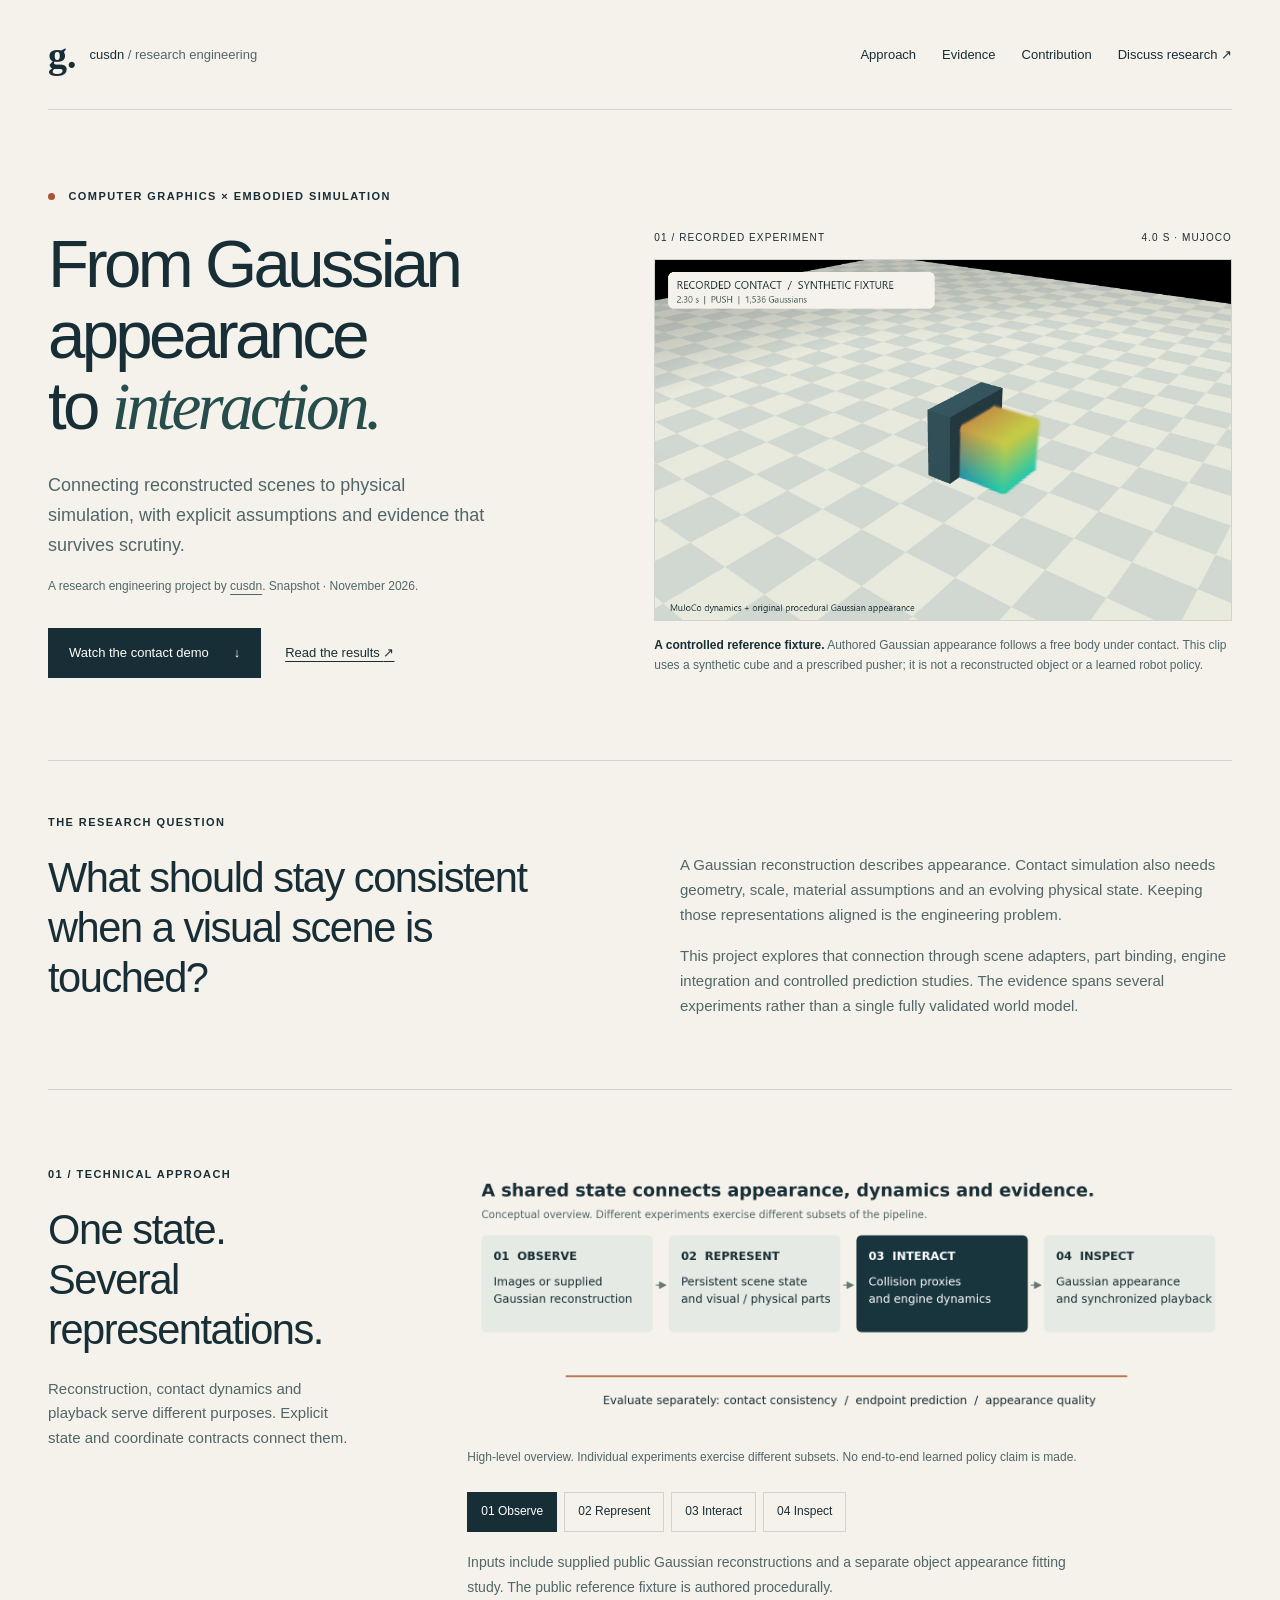
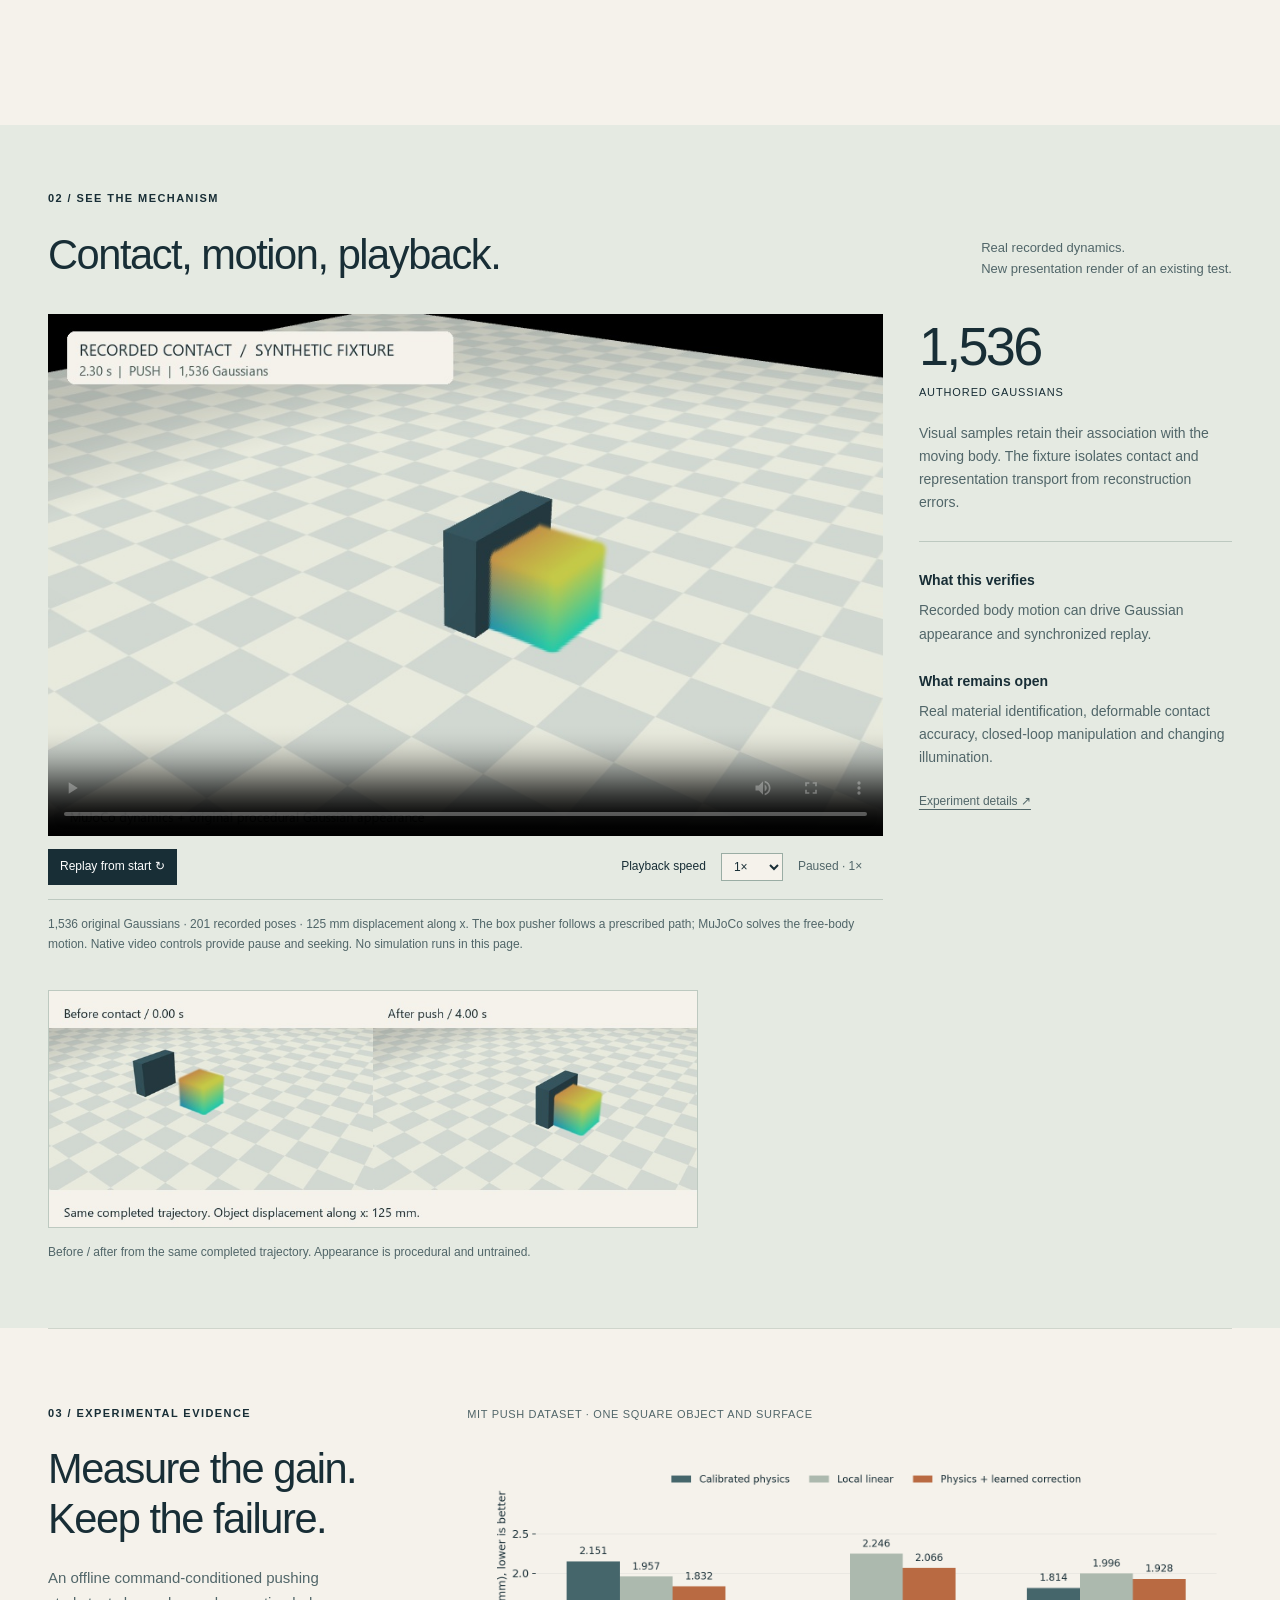
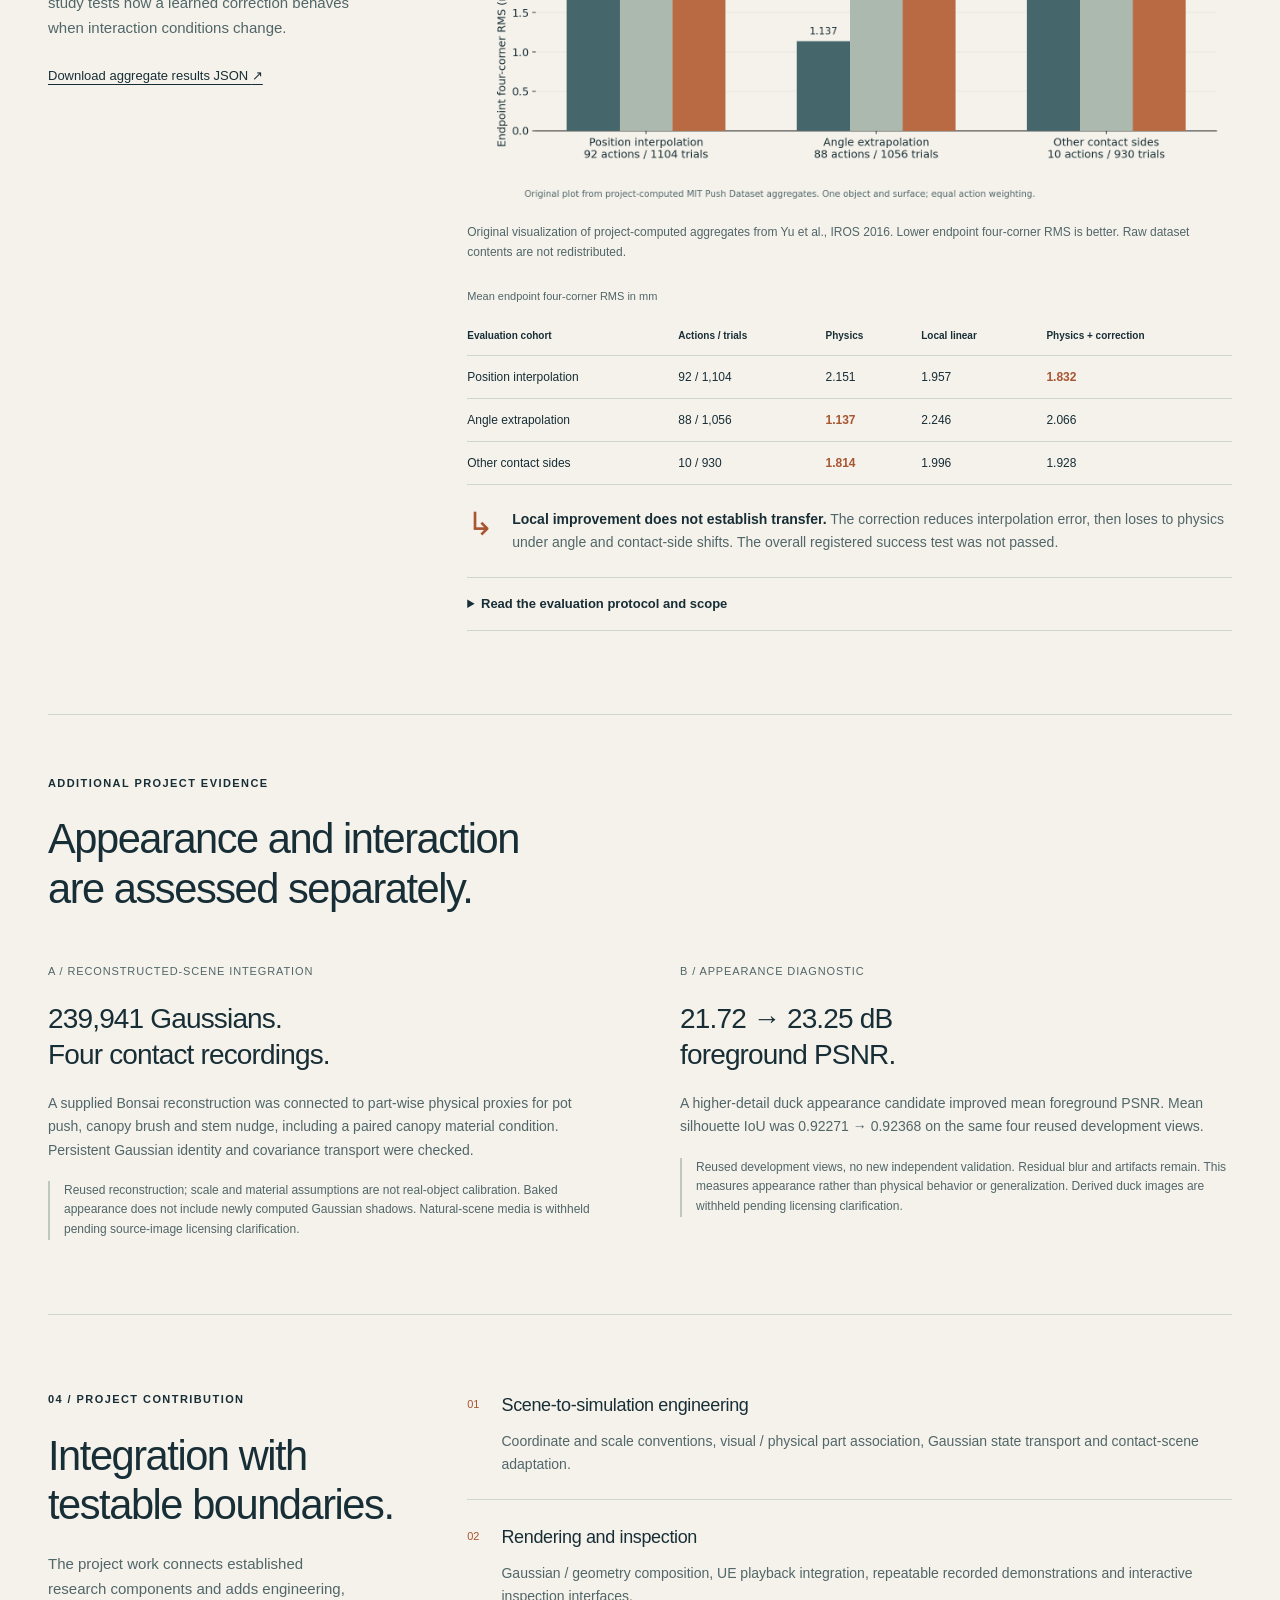
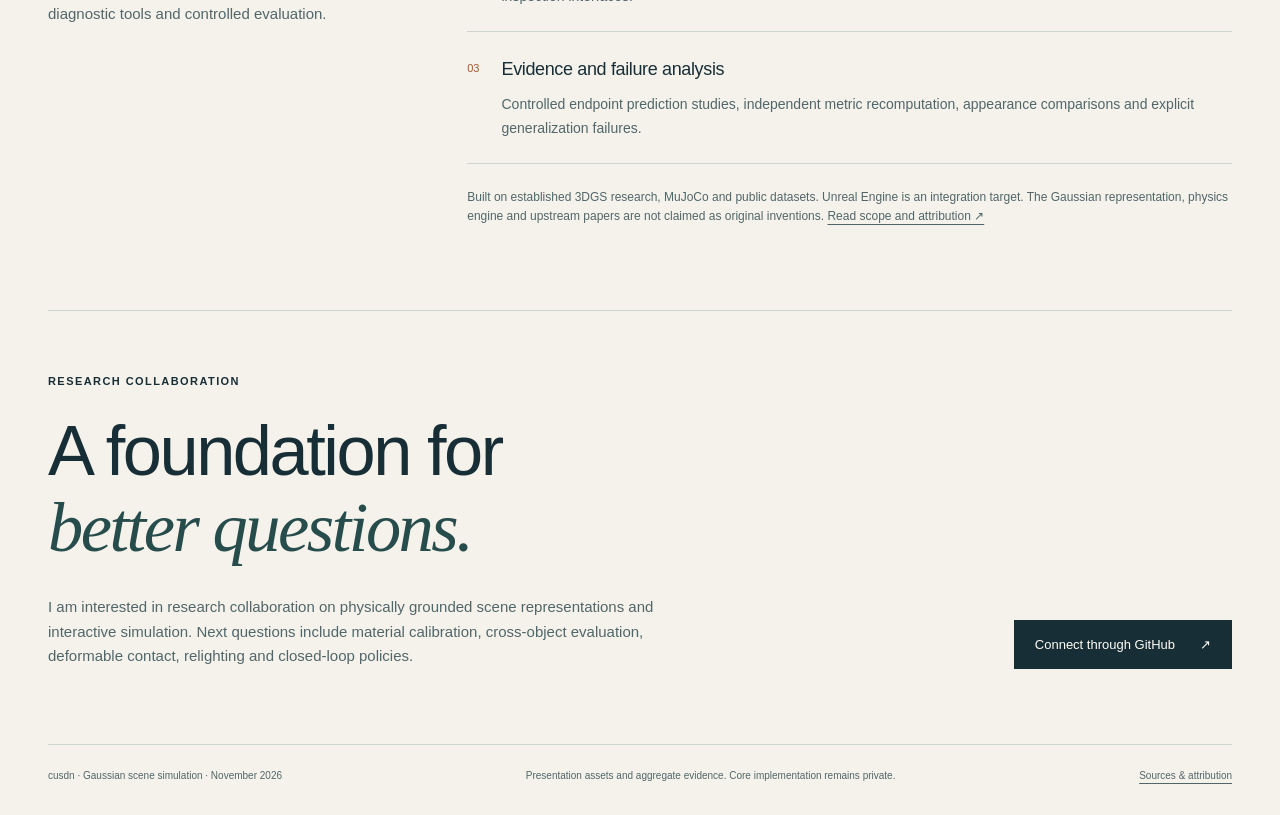
==== site/index.html @ 9a8ebe92 "Publish the 20 approved presentation files" ====
<!doctype html>
<html lang="en">
<head>
  <meta charset="utf-8">
  <meta name="viewport" content="width=device-width, initial-scale=1">
  <meta name="description" content="A research engineering showcase connecting Gaussian scene appearance, contact simulation, and controlled evaluation. Includes actual recorded synthetic contact and measured limitations.">
  <meta name="color-scheme" content="light">
  <title>Gaussian scene simulation — research showcase</title>
  <link rel="icon" href="data:,">
  <link rel="stylesheet" href="assets/site.css">
  <script src="assets/site.js" defer></script>
</head>
<body>
<a class="skip" href="#main">Skip to content</a>
<header class="masthead wrap">
  <a class="wordmark" href="#top" aria-label="Gaussian scene simulation home"><span class="mark" aria-hidden="true">g.</span><span>cusdn <span class="muted">/ research engineering</span></span></a>
  <nav aria-label="Main navigation"><a href="#approach">Approach</a><a href="#evidence">Evidence</a><a href="#contribution">Contribution</a><a href="#contact">Discuss research <span aria-hidden="true">↗</span></a></nav>
</header>
<main id="main">
<section class="hero wrap" id="top" aria-labelledby="title">
  <div class="hero-copy">
    <p class="eyebrow"><span class="dot" aria-hidden="true"></span> Computer graphics × embodied simulation</p>
    <h1 id="title">From Gaussian<br>appearance<br>to <em>interaction.</em></h1>
    <p class="lead">Connecting reconstructed scenes to physical simulation, with explicit assumptions and evidence that survives scrutiny.</p>
    <p class="hero-note">A research engineering project by <a href="https://github.com/cusdn">cusdn</a>. Snapshot · November 2026.</p>
    <div class="actions"><a class="button" href="#demo">Watch the contact demo <span aria-hidden="true">↓</span></a><a class="text-link" href="#evidence">Read the results <span aria-hidden="true">↗</span></a></div>
  </div>
  <figure class="hero-figure">
    <div class="figure-top"><span>01 / Recorded experiment</span><span>4.0 s · MuJoCo</span></div>
    <img src="assets/reference-push.jpg" width="960" height="600" alt="Recorded contact frame: a dark box pusher contacts an original multicolor Gaussian cube on a procedural checker floor.">
    <figcaption><strong>A controlled reference fixture.</strong> Authored Gaussian appearance follows a free body under contact. This clip uses a synthetic cube and a prescribed pusher; it is not a reconstructed object or a learned robot policy.</figcaption>
  </figure>
</section>

<section class="research-question wrap" aria-labelledby="question">
  <p class="eyebrow">The research question</p>
  <h2 id="question">What should stay consistent<br>when a visual scene is touched?</h2>
  <div class="question-copy"><p>A Gaussian reconstruction describes appearance. Contact simulation also needs geometry, scale, material assumptions and an evolving physical state. Keeping those representations aligned is the engineering problem.</p><p>This project explores that connection through scene adapters, part binding, engine integration and controlled prediction studies. The evidence spans several experiments rather than a single fully validated world model.</p></div>
</section>

<section class="section wrap" id="approach" aria-labelledby="approach-title">
  <div class="section-intro"><p class="eyebrow">01 / Technical approach</p><h2 id="approach-title">One state.<br>Several representations.</h2><p>Reconstruction, contact dynamics and playback serve different purposes. Explicit state and coordinate contracts connect them.</p></div>
  <div class="architecture"><img src="assets/architecture.png" width="1645" height="573" loading="lazy" alt="Conceptual pipeline: images or a supplied Gaussian reconstruction, persistent scene and part representation, physical collision proxies and dynamics, synchronized Gaussian rendering. Contact, endpoint prediction and appearance are evaluated separately.">
    <p class="caption">High-level overview. Individual experiments exercise different subsets. No end-to-end learned policy claim is made.</p>
    <div class="stage-buttons" role="group" aria-label="Explore pipeline stages"><button type="button" data-stage="0" aria-pressed="true">01 Observe</button><button type="button" data-stage="1" aria-pressed="false">02 Represent</button><button type="button" data-stage="2" aria-pressed="false">03 Interact</button><button type="button" data-stage="3" aria-pressed="false">04 Inspect</button></div>
    <p class="stage-detail" id="stage-detail" aria-live="polite">Inputs include supplied public Gaussian reconstructions and a separate object appearance fitting study. The public reference fixture is authored procedurally.</p>
  </div>
</section>

<section class="demo-band" id="demo" aria-labelledby="demo-title"><div class="wrap">
  <div class="demo-heading"><div><p class="eyebrow">02 / See the mechanism</p><h2 id="demo-title">Contact, motion, playback.</h2></div><p>Real recorded dynamics.<br>New presentation render of an existing test.</p></div>
  <div class="demo-layout">
    <div class="player"><video id="contact-video" controls playsinline preload="metadata" poster="assets/reference-push.jpg" aria-label="Four-second recorded synthetic Gaussian contact experiment" aria-describedby="clip-description"><source src="assets/reference-push.mp4" type="video/mp4">Your browser cannot play this video. <a href="assets/reference-push.mp4">Download the recorded clip</a>.</video>
      <div class="video-tools"><button type="button" id="replay">Replay from start <span aria-hidden="true">↻</span></button><label for="speed">Playback speed</label><select id="speed"><option value="0.5">0.5×</option><option value="1" selected>1×</option><option value="2">2×</option></select><span id="playback-status" aria-live="polite">Paused · 1×</span></div>
      <p class="caption" id="clip-description">1,536 original Gaussians · 201 recorded poses · 125 mm displacement along x. The box pusher follows a prescribed path; MuJoCo solves the free-body motion. Native video controls provide pause and seeking. No simulation runs in this page.</p>
    </div>
    <aside class="demo-aside"><span class="big-number">1,536<span>authored Gaussians</span></span><p>Visual samples retain their association with the moving body. The fixture isolates contact and representation transport from reconstruction errors.</p><hr><h3>What this verifies</h3><p>Recorded body motion can drive Gaussian appearance and synchronized replay.</p><h3>What remains open</h3><p>Real material identification, deformable contact accuracy, closed-loop manipulation and changing illumination.</p><a href="notes.html#results">Experiment details <span aria-hidden="true">↗</span></a></aside>
  </div>
  <figure class="comparison"><img src="assets/reference-comparison.jpg" width="960" height="350" loading="lazy" alt="Two genuine recorded frames show the cube before contact and after a 125 mm push along x."><figcaption>Before / after from the same completed trajectory. Appearance is procedural and untrained.</figcaption></figure>
</div></section>

<section class="section wrap" id="evidence" aria-labelledby="evidence-title">
  <div class="section-intro"><p class="eyebrow">03 / Experimental evidence</p><h2 id="evidence-title">Measure the gain.<br>Keep the failure.</h2><p>An offline command-conditioned pushing study tests how a learned correction behaves when interaction conditions change.</p><a class="text-link" href="data/results.json">Download aggregate results JSON <span aria-hidden="true">↗</span></a></div>
  <div class="evidence-content">
    <p class="evidence-label">MIT Push Dataset · one square object and surface</p>
    <figure><img src="assets/results.png" width="1782" height="858" loading="lazy" alt="Endpoint error chart: learned correction improves interpolation to 1.832 mm from 2.151 mm, but is worse than calibrated physics for angle extrapolation and other contact sides."><figcaption>Original visualization of project-computed aggregates from Yu et al., IROS 2016. Lower endpoint four-corner RMS is better. Raw dataset contents are not redistributed.</figcaption></figure>
    <div class="table-scroll" tabindex="0" role="region" aria-label="Endpoint forecast error table, millimeters"><table><caption>Mean endpoint four-corner RMS in mm</caption><thead><tr><th scope="col">Evaluation cohort</th><th scope="col">Actions / trials</th><th scope="col">Physics</th><th scope="col">Local linear</th><th scope="col">Physics + correction</th></tr></thead><tbody>
      <tr><th scope="row">Position interpolation</th><td>92 / 1,104</td><td>2.151</td><td>1.957</td><td><strong>1.832</strong></td></tr>
      <tr><th scope="row">Angle extrapolation</th><td>88 / 1,056</td><td><strong>1.137</strong></td><td>2.246</td><td>2.066</td></tr>
      <tr><th scope="row">Other contact sides</th><td>10 / 930</td><td><strong>1.814</strong></td><td>1.996</td><td>1.928</td></tr>
    </tbody></table></div>
    <div class="finding"><span aria-hidden="true">↳</span><p><strong>Local improvement does not establish transfer.</strong> The correction reduces interpolation error, then loses to physics under angle and contact-side shifts. The overall registered success test was not passed.</p></div>
    <details><summary>Read the evaluation protocol and scope</summary><p>Training uses 138 nominal action groups / 1,656 trials. Repetitions of one nominal action stay together in each partition. Predictions use initial state and commanded action; future executed-tip logs are excluded from forecast inputs. Endpoint four-corner RMS is averaged over repetitions, then equally over action groups. Other contact sides use the same object and surface, so this is not a cross-object result. This is offline endpoint forecasting, not an online Gaussian rollout or robot task success rate.</p></details>
  </div>
</section>

<section class="secondary-evidence wrap" aria-labelledby="additional-title"><p class="eyebrow">Additional project evidence</p><h2 id="additional-title">Appearance and interaction<br>are assessed separately.</h2><div class="evidence-pair">
  <article><span class="item-index">A / Reconstructed-scene integration</span><h3>239,941 Gaussians.<br>Four contact recordings.</h3><p>A supplied Bonsai reconstruction was connected to part-wise physical proxies for pot push, canopy brush and stem nudge, including a paired canopy material condition. Persistent Gaussian identity and covariance transport were checked.</p><p class="caveat">Reused reconstruction; scale and material assumptions are not real-object calibration. Baked appearance does not include newly computed Gaussian shadows. Natural-scene media is withheld pending source-image licensing clarification.</p></article>
  <article><span class="item-index">B / Appearance diagnostic</span><h3>21.72 → 23.25 dB<br>foreground PSNR.</h3><p>A higher-detail duck appearance candidate improved mean foreground PSNR. Mean silhouette IoU was 0.92271 → 0.92368 on the same four reused development views.</p><p class="caveat">Reused development views, no new independent validation. Residual blur and artifacts remain. This measures appearance rather than physical behavior or generalization. Derived duck images are withheld pending licensing clarification.</p></article>
</div></section>

<section class="section wrap contributions" id="contribution" aria-labelledby="contribution-title">
  <div class="section-intro"><p class="eyebrow">04 / Project contribution</p><h2 id="contribution-title">Integration with<br>testable boundaries.</h2><p>The project work connects established research components and adds engineering, diagnostic tools and controlled evaluation.</p></div>
  <div class="contribution-list"><article><span>01</span><div><h3>Scene-to-simulation engineering</h3><p>Coordinate and scale conventions, visual / physical part association, Gaussian state transport and contact-scene adaptation.</p></div></article><article><span>02</span><div><h3>Rendering and inspection</h3><p>Gaussian / geometry composition, UE playback integration, repeatable recorded demonstrations and interactive inspection interfaces.</p></div></article><article><span>03</span><div><h3>Evidence and failure analysis</h3><p>Controlled endpoint prediction studies, independent metric recomputation, appearance comparisons and explicit generalization failures.</p></div></article><p class="upstream">Built on established 3DGS research, MuJoCo and public datasets. Unreal Engine is an integration target. The Gaussian representation, physics engine and upstream papers are not claimed as original inventions. <a href="notes.html#contributions">Read scope and attribution ↗</a></p></div>
</section>

<section class="outlook wrap" id="contact" aria-labelledby="contact-title"><p class="eyebrow">Research collaboration</p><h2 id="contact-title">A foundation for<br><em>better questions.</em></h2><div class="outlook-bottom"><p>I am interested in research collaboration on physically grounded scene representations and interactive simulation. Next questions include material calibration, cross-object evaluation, deformable contact, relighting and closed-loop policies.</p><a class="button" href="https://github.com/cusdn">Connect through GitHub <span aria-hidden="true">↗</span></a></div></section>
</main>
<footer class="wrap"><p>cusdn · Gaussian scene simulation · November 2026</p><p>Presentation assets and aggregate evidence. Core implementation remains private.</p><a href="notes.html#sources">Sources & attribution</a></footer>
</body>
</html>
---- site/assets/site.css ----
@charset "UTF-8";
:root{--paper:#f5f2eb;--ink:#182e36;--muted:#516669;--line:#cfd5cc;--accent:#a85532;--green:#264c4b;--white:#fffdf7;--max:1220px}*{box-sizing:border-box}html{scroll-behavior:smooth;scroll-padding-top:30px}body{margin:0;background:var(--paper);color:var(--ink);font-family:"Segoe UI",Arial,sans-serif;font-size:16px;line-height:1.65}a{color:inherit;text-decoration-thickness:1px;text-underline-offset:4px}a:hover{color:var(--accent)}button,select{font:inherit}button,a,select,summary{touch-action:manipulation}a:focus-visible,button:focus-visible,select:focus-visible,summary:focus-visible,video:focus-visible,[tabindex]:focus-visible{outline:3px solid #b45e35;outline-offset:5px}img,video{max-width:100%;height:auto;display:block}figure,p,h1,h2,h3{margin:0}button{cursor:pointer}.wrap{width:min(var(--max),calc(100% - 96px));margin-inline:auto}.muted{color:var(--muted)}.skip{position:absolute;left:20px;top:-100px;background:var(--ink);color:white;padding:12px;z-index:10}.skip:focus{top:10px}.masthead{height:110px;display:flex;justify-content:space-between;align-items:center;border-bottom:1px solid var(--line);gap:25px}.wordmark{display:flex;align-items:center;gap:13px;font-size:13px;text-decoration:none}.mark{font-family:Georgia,serif;font-size:38px;font-weight:bold;line-height:1}.masthead nav{display:flex;gap:26px;font-size:13px}.masthead nav a{text-decoration:none}.hero{display:grid;grid-template-columns:1fr 1.05fr;gap:56px;padding-block:78px 82px;align-items:center}.eyebrow{text-transform:uppercase;letter-spacing:.13em;font-size:11px;font-weight:650;line-height:1.5;margin-bottom:23px}.dot{width:7px;height:7px;border-radius:50%;background:var(--accent);display:inline-block;margin-right:9px}h1{font-size:clamp(45px,5.25vw,77px);font-weight:500;line-height:1.06;letter-spacing:-.055em}h1 em,h2 em{font-family:Georgia,serif;font-weight:400;color:var(--green)}.lead{font-size:18px;line-height:1.65;max-width:445px;margin-top:29px;color:var(--muted)}.hero-note{font-size:12px;color:var(--muted);margin-top:17px}.actions{display:flex;align-items:center;gap:24px;flex-wrap:wrap;margin-top:31px}.button{display:inline-flex;gap:25px;align-items:center;justify-content:space-between;padding:13px 20px;background:var(--ink);color:var(--white);font-size:13px;text-decoration:none;border:1px solid var(--ink)}.button:hover{background:var(--green);color:white}.text-link{font-size:13px}.hero-figure{padding-top:40px}.figure-top{display:flex;justify-content:space-between;font-size:10px;text-transform:uppercase;letter-spacing:.11em;margin-bottom:13px;gap:14px}.hero-figure img{width:100%;border:1px solid var(--line)}figcaption,.caption{font-size:12px;color:var(--muted);line-height:1.65;margin-top:15px}figcaption strong{color:var(--ink);font-weight:600}.research-question{padding-block:53px 70px;border-top:1px solid var(--line);display:grid;grid-template-columns:1fr 1fr;column-gap:80px}.research-question>.eyebrow{grid-column:1/-1}h2{font-size:clamp(30px,3.25vw,45px);font-weight:450;line-height:1.2;letter-spacing:-.035em}.question-copy{font-size:15px;color:var(--muted)}.question-copy p+p{margin-top:17px}.section{padding-block:76px 83px;border-top:1px solid var(--line);display:grid;grid-template-columns:.72fr 1.55fr;gap:64px}.section-intro>p:not(.eyebrow){font-size:15px;color:var(--muted);margin-top:22px;max-width:305px}.section-intro>a{display:inline-block;margin-top:25px}.architecture>img{width:100%}.stage-buttons{display:flex;flex-wrap:wrap;gap:7px;margin-top:25px}.stage-buttons button{background:transparent;border:1px solid var(--line);padding:9px 13px;font-size:12px;color:var(--ink)}.stage-buttons button[aria-pressed=true]{background:var(--ink);border-color:var(--ink);color:white}.stage-detail{margin-top:18px;min-height:92px;font-size:14px;line-height:1.8;color:var(--muted);max-width:620px}.demo-band{background:#e5eae2;padding-block:65px}.demo-heading{display:flex;justify-content:space-between;gap:40px;align-items:flex-end;margin-bottom:34px}.demo-heading>p{font-size:13px;color:var(--muted)}.demo-layout{display:grid;grid-template-columns:2fr .75fr;gap:36px}.player video{width:100%;background:#d4dbd3;aspect-ratio:1.6}.video-tools{display:flex;align-items:center;flex-wrap:wrap;gap:15px;padding-block:14px;border-bottom:1px solid #bdc9c0;font-size:12px}.video-tools button{background:var(--ink);border:0;color:white;padding:8px 12px;font-size:12px}.video-tools label{margin-left:auto}.video-tools select{background:var(--paper);border:1px solid #9aada4;padding:5px 8px;font-size:12px;color:var(--ink)}#playback-status{min-width:85px;color:var(--muted)}.demo-aside{padding-top:3px;font-size:14px;color:var(--muted)}.big-number{display:block;font-size:54px;line-height:1.1;letter-spacing:-.05em;color:var(--ink)}.big-number>span{display:block;font-size:11px;letter-spacing:.08em;text-transform:uppercase;margin-top:10px;margin-bottom:24px}.demo-aside hr{margin:27px 0;border:0;border-top:1px solid #bdc9c0}.demo-aside h3{font-size:14px;letter-spacing:0;margin-bottom:7px;color:var(--ink)}.demo-aside p+h3{margin-top:24px}.demo-aside a{display:inline-block;font-size:12px;margin-top:23px}.comparison{width:min(650px,100%);margin-top:35px}.comparison img{width:100%;border:1px solid #bdc9c0}.evidence-label{font-size:11px;letter-spacing:.06em;text-transform:uppercase;margin-bottom:17px;color:var(--muted)}.evidence-content img{width:100%}.table-scroll{overflow-x:auto;margin-top:25px}table{border-collapse:collapse;width:100%;font-size:12px;text-align:left;line-height:1.5}caption{text-align:left;padding-bottom:12px;color:var(--muted);font-size:11px}th,td{padding:12px 10px;border-bottom:1px solid var(--line);vertical-align:top}thead th{font-size:10px;font-weight:650}tbody th{font-weight:450}th:first-child{padding-left:0}td strong{color:var(--accent)}.finding{display:flex;gap:18px;padding:23px 0;font-size:14px}.finding>span{font-size:32px;color:var(--accent);line-height:1}.finding p{color:var(--muted)}.finding strong{color:var(--ink)}details{border-top:1px solid var(--line);border-bottom:1px solid var(--line);padding:15px 0;font-size:13px}summary{cursor:pointer;font-weight:600}details p{color:var(--muted);margin-top:16px;font-size:13px}.secondary-evidence{border-top:1px solid var(--line);padding-block:60px 74px}.evidence-pair{display:grid;grid-template-columns:1fr 1fr;gap:80px;margin-top:43px}.item-index{font-size:11px;text-transform:uppercase;letter-spacing:.08em;color:var(--muted)}.evidence-pair h3{font-size:28px;letter-spacing:-.03em;font-weight:450;line-height:1.3;margin-top:17px;margin-bottom:19px}.evidence-pair p{color:var(--muted);font-size:14px}.evidence-pair .caveat{font-size:12px;border-left:2px solid #bdc9c0;padding-left:14px;margin-top:19px}.contribution-list article{display:flex;gap:22px;border-bottom:1px solid var(--line);padding:23px 0}.contribution-list article:first-child{padding-top:0}.contribution-list article>span{font-size:11px;color:var(--accent);padding-top:4px}.contribution-list h3{font-size:18px;font-weight:500;letter-spacing:-.02em}.contribution-list article p{font-size:14px;color:var(--muted);margin-top:9px}.upstream{font-size:12px;color:var(--muted);margin-top:24px}.outlook{padding-block:62px 75px;border-top:1px solid var(--line)}.outlook h2{font-size:clamp(45px,5.5vw,76px);line-height:1.08}.outlook-bottom{display:flex;align-items:flex-end;justify-content:space-between;gap:55px;margin-top:30px}.outlook-bottom p{max-width:640px;font-size:15px;color:var(--muted)}.outlook-bottom .button{flex-shrink:0}footer{border-top:1px solid var(--line);padding-block:23px 30px;display:flex;align-items:start;justify-content:space-between;gap:25px;font-size:10px;color:var(--muted)}
@media(min-width:1550px){.hero{gap:80px}}
@media(max-width:1050px){.wrap{width:calc(100% - 56px)}.hero{gap:32px}h1{font-size:57px}.masthead nav{gap:18px}.wordmark .muted{display:none}.section{gap:35px;grid-template-columns:.75fr 1.4fr}.demo-layout{grid-template-columns:1.8fr .8fr;gap:25px}.demo-aside{font-size:13px}.big-number{font-size:43px}.research-question{column-gap:40px}.video-tools label{margin-left:0}}
@media(max-width:760px){.wrap{width:calc(100% - 40px)}.masthead{height:auto;padding-block:22px;flex-wrap:wrap;gap:17px}.masthead nav{gap:21px;flex-wrap:wrap;font-size:12px}.wordmark .muted{display:inline}.hero{grid-template-columns:1fr;padding-block:42px 45px;gap:24px}h1{font-size:clamp(49px,12.5vw,72px)}.hero-figure{padding-top:15px}.hero .eyebrow{font-size:10px}.lead{max-width:520px;font-size:17px}.research-question{grid-template-columns:1fr;row-gap:20px;padding-block:35px 42px}.research-question>.eyebrow{margin-bottom:0}.section{grid-template-columns:1fr;gap:30px;padding-block:43px}.section-intro>p:not(.eyebrow){max-width:550px}.section-intro h2 br{display:none}.eyebrow{margin-bottom:17px}.architecture{min-width:0}.stage-detail{min-height:85px}.demo-band{padding-block:38px}.demo-heading{display:block}.demo-heading>p{margin-top:18px}.demo-layout{grid-template-columns:1fr}.demo-aside{display:grid;grid-template-columns:1fr 1fr;gap:15px 25px}.demo-aside .big-number{grid-row:1/3}.demo-aside hr{display:none}.demo-aside h3{grid-column:1/-1;margin:10px 0 -10px}.demo-aside h3+p{grid-column:1/-1}.demo-aside a{grid-column:1/-1;margin-top:0}.demo-aside p+h3{margin-top:10px}.video-tools{gap:12px}.video-tools label{margin-left:0}.video-tools #playback-status{width:100%}.comparison{margin-top:28px}.evidence-content{min-width:0}.evidence-pair{grid-template-columns:1fr;gap:36px;margin-top:30px}.secondary-evidence{padding-block:40px 43px}.evidence-pair h3{font-size:27px}.outlook{padding-block:42px}.outlook-bottom{display:block;margin-top:25px}.outlook-bottom .button{margin-top:25px}footer{flex-direction:column;gap:9px}.table-scroll{margin-right:-2px}table{min-width:565px}.figure-top{font-size:9px}.actions{gap:20px}}
@media(prefers-reduced-motion:reduce){html{scroll-behavior:auto}}
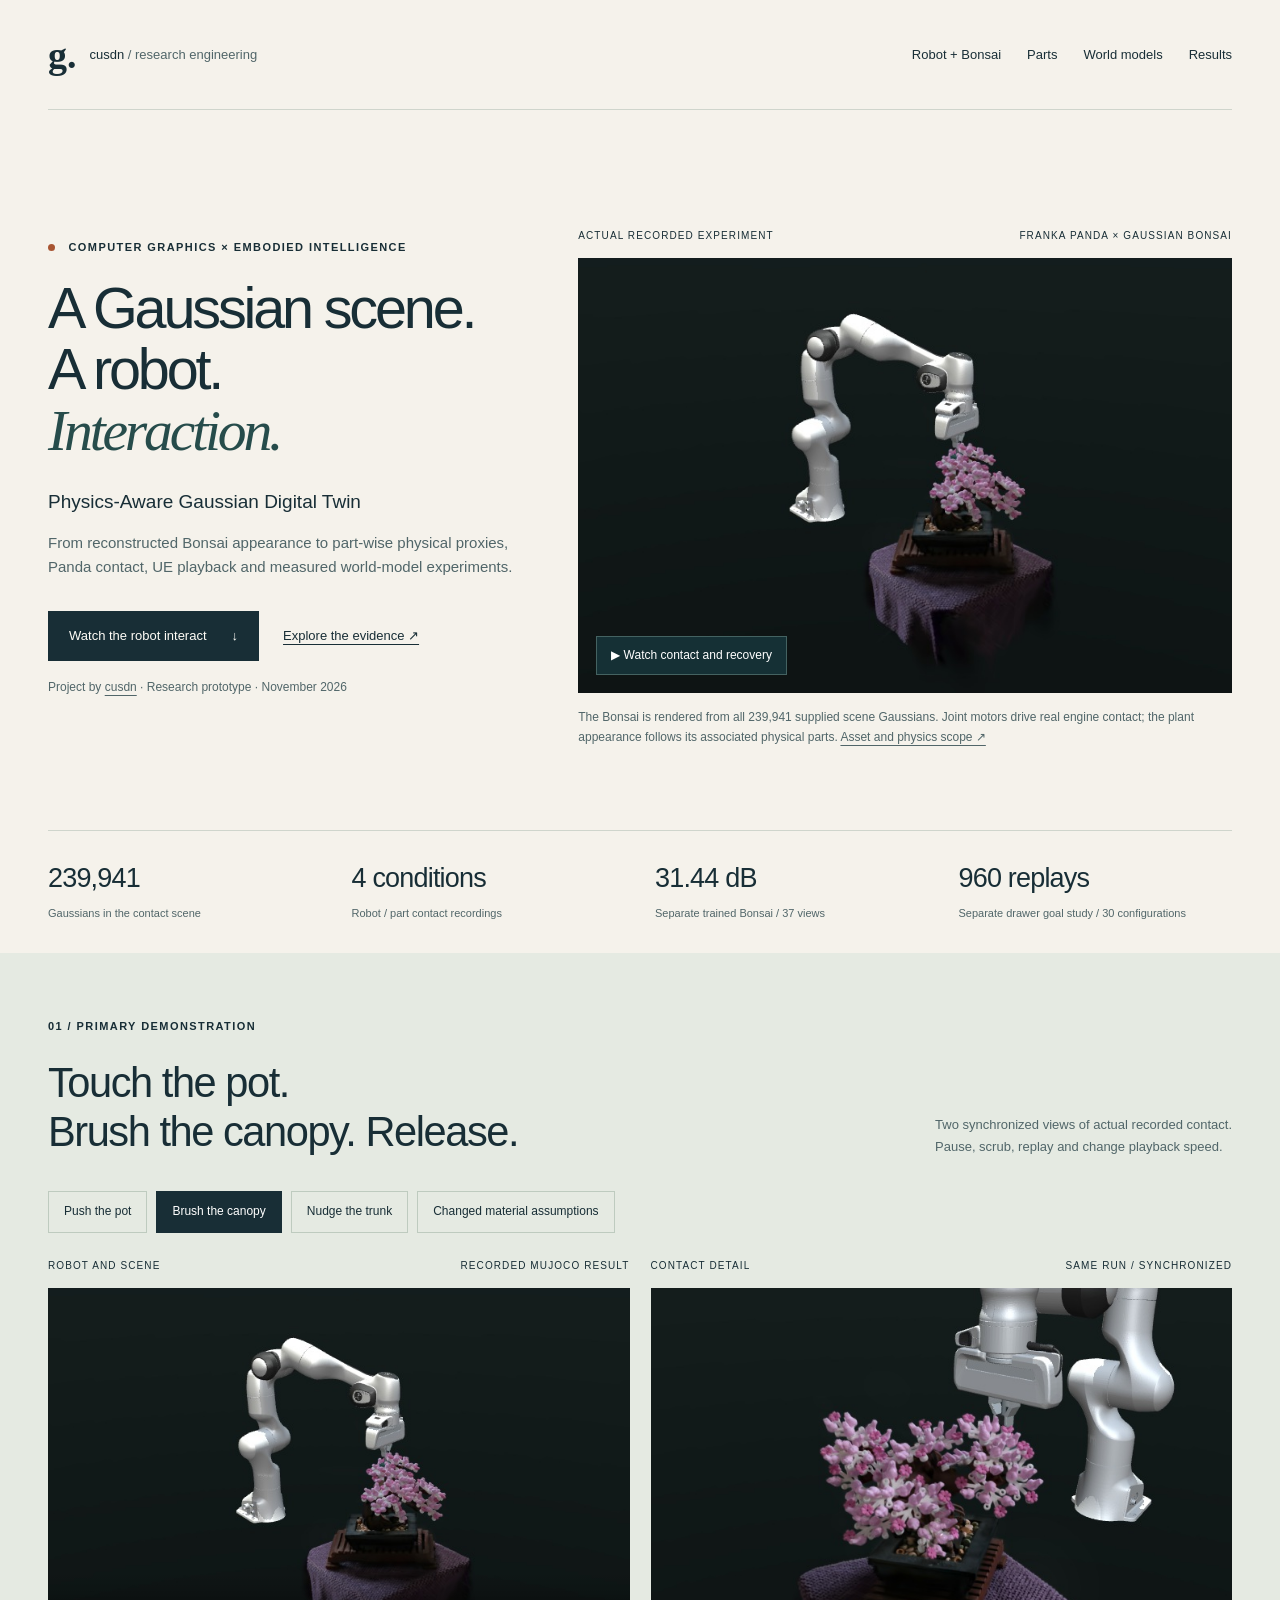
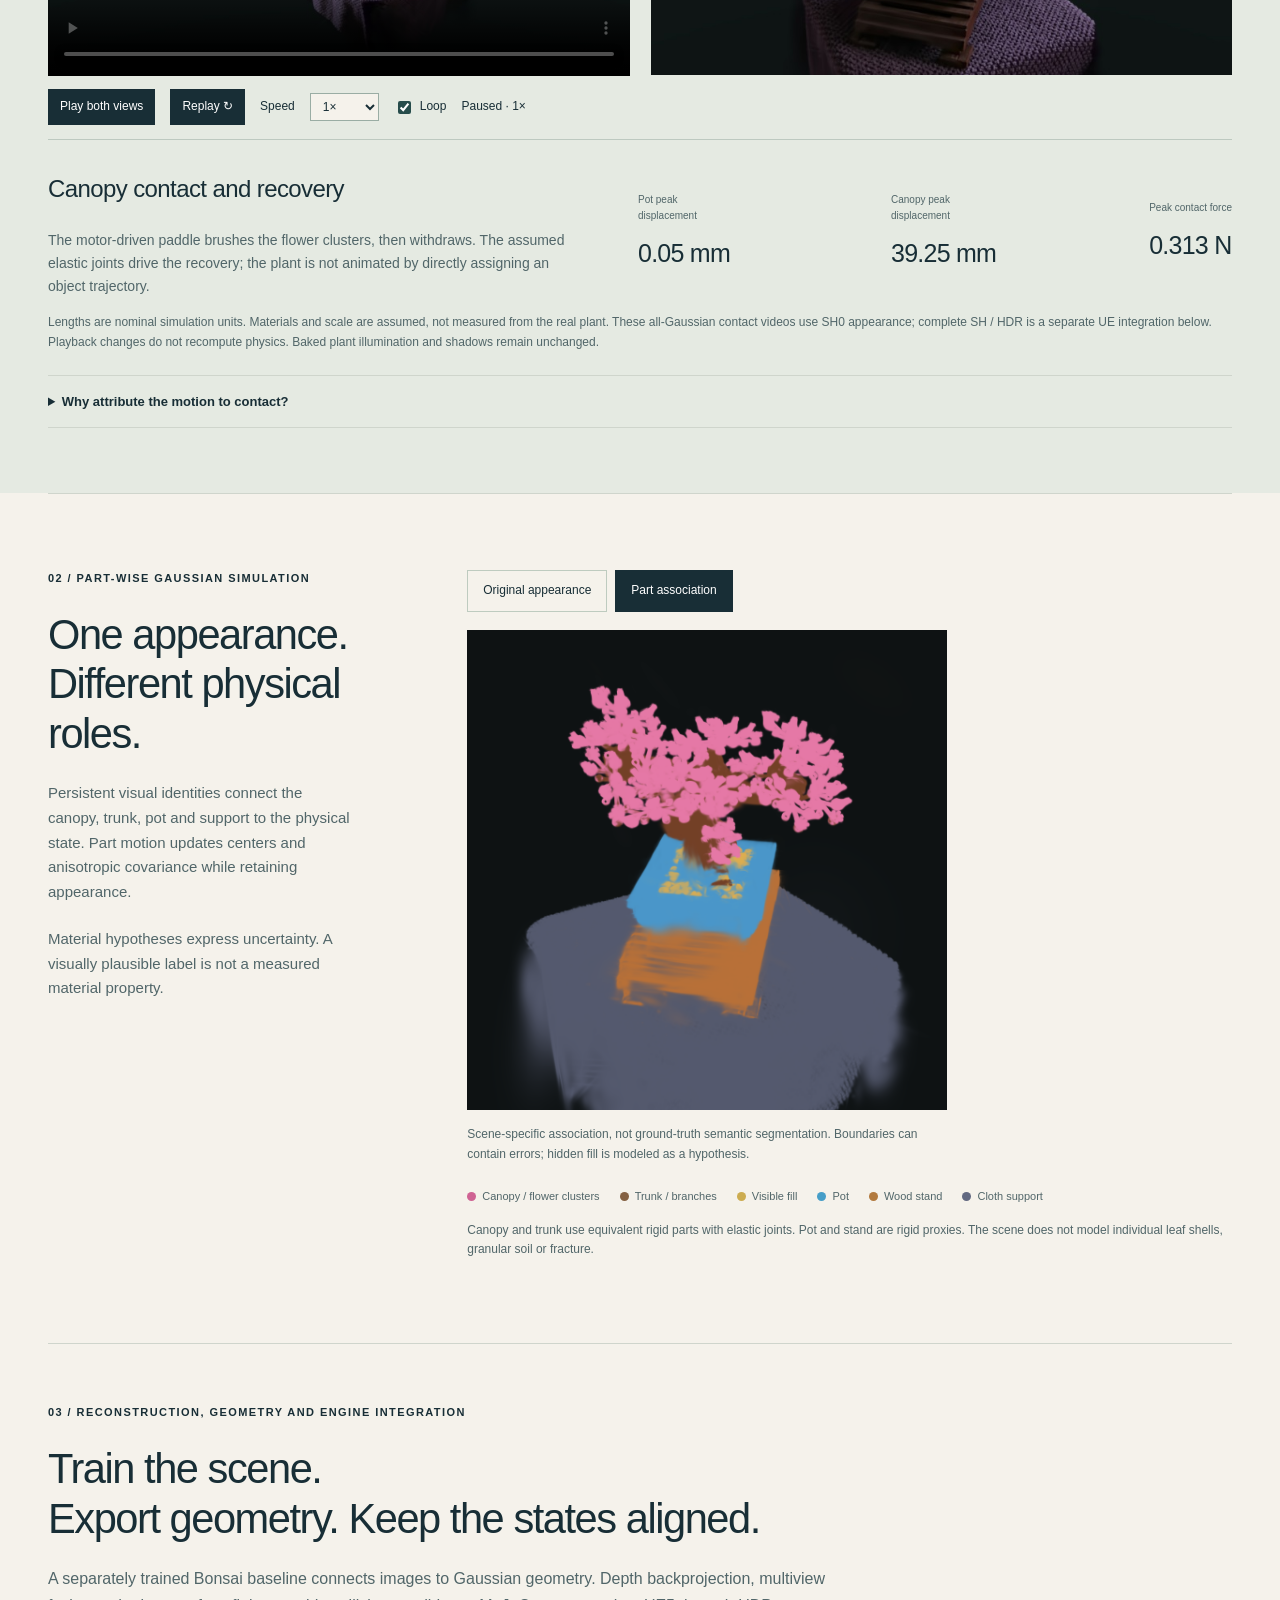
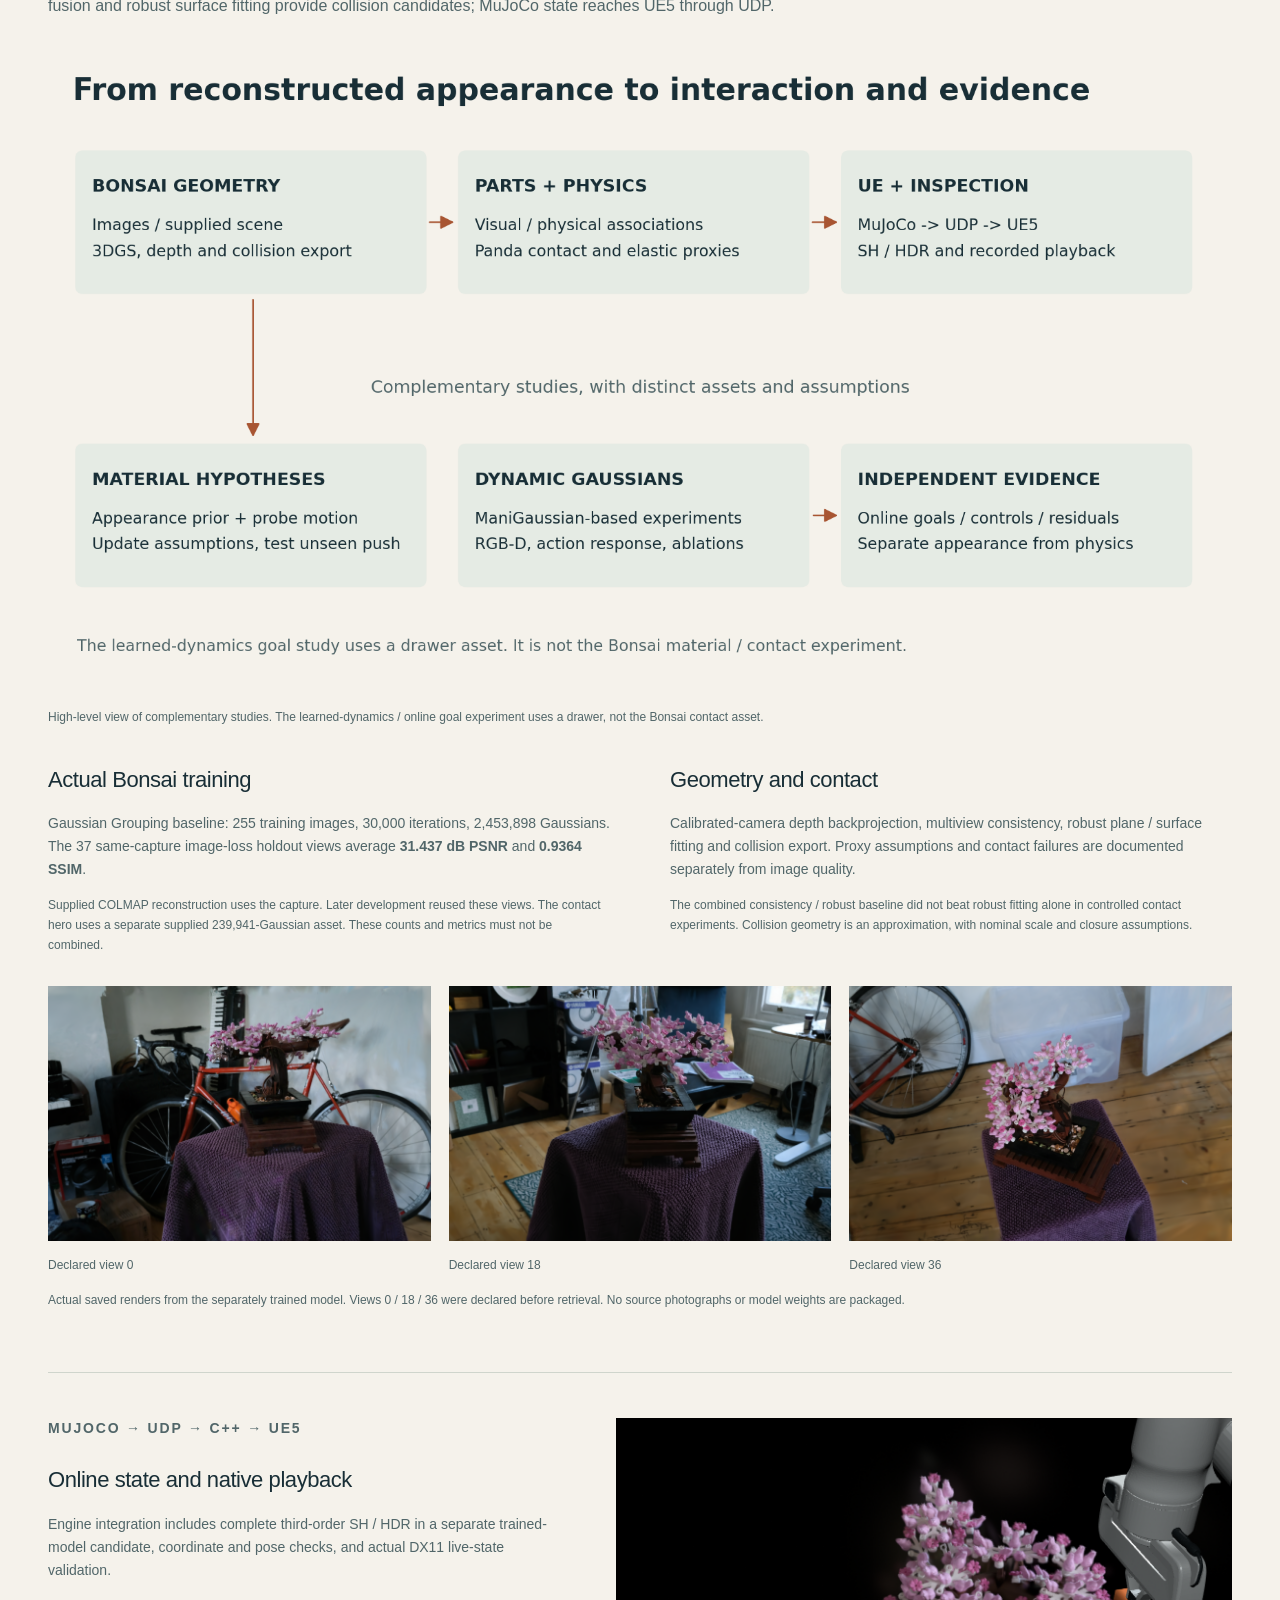
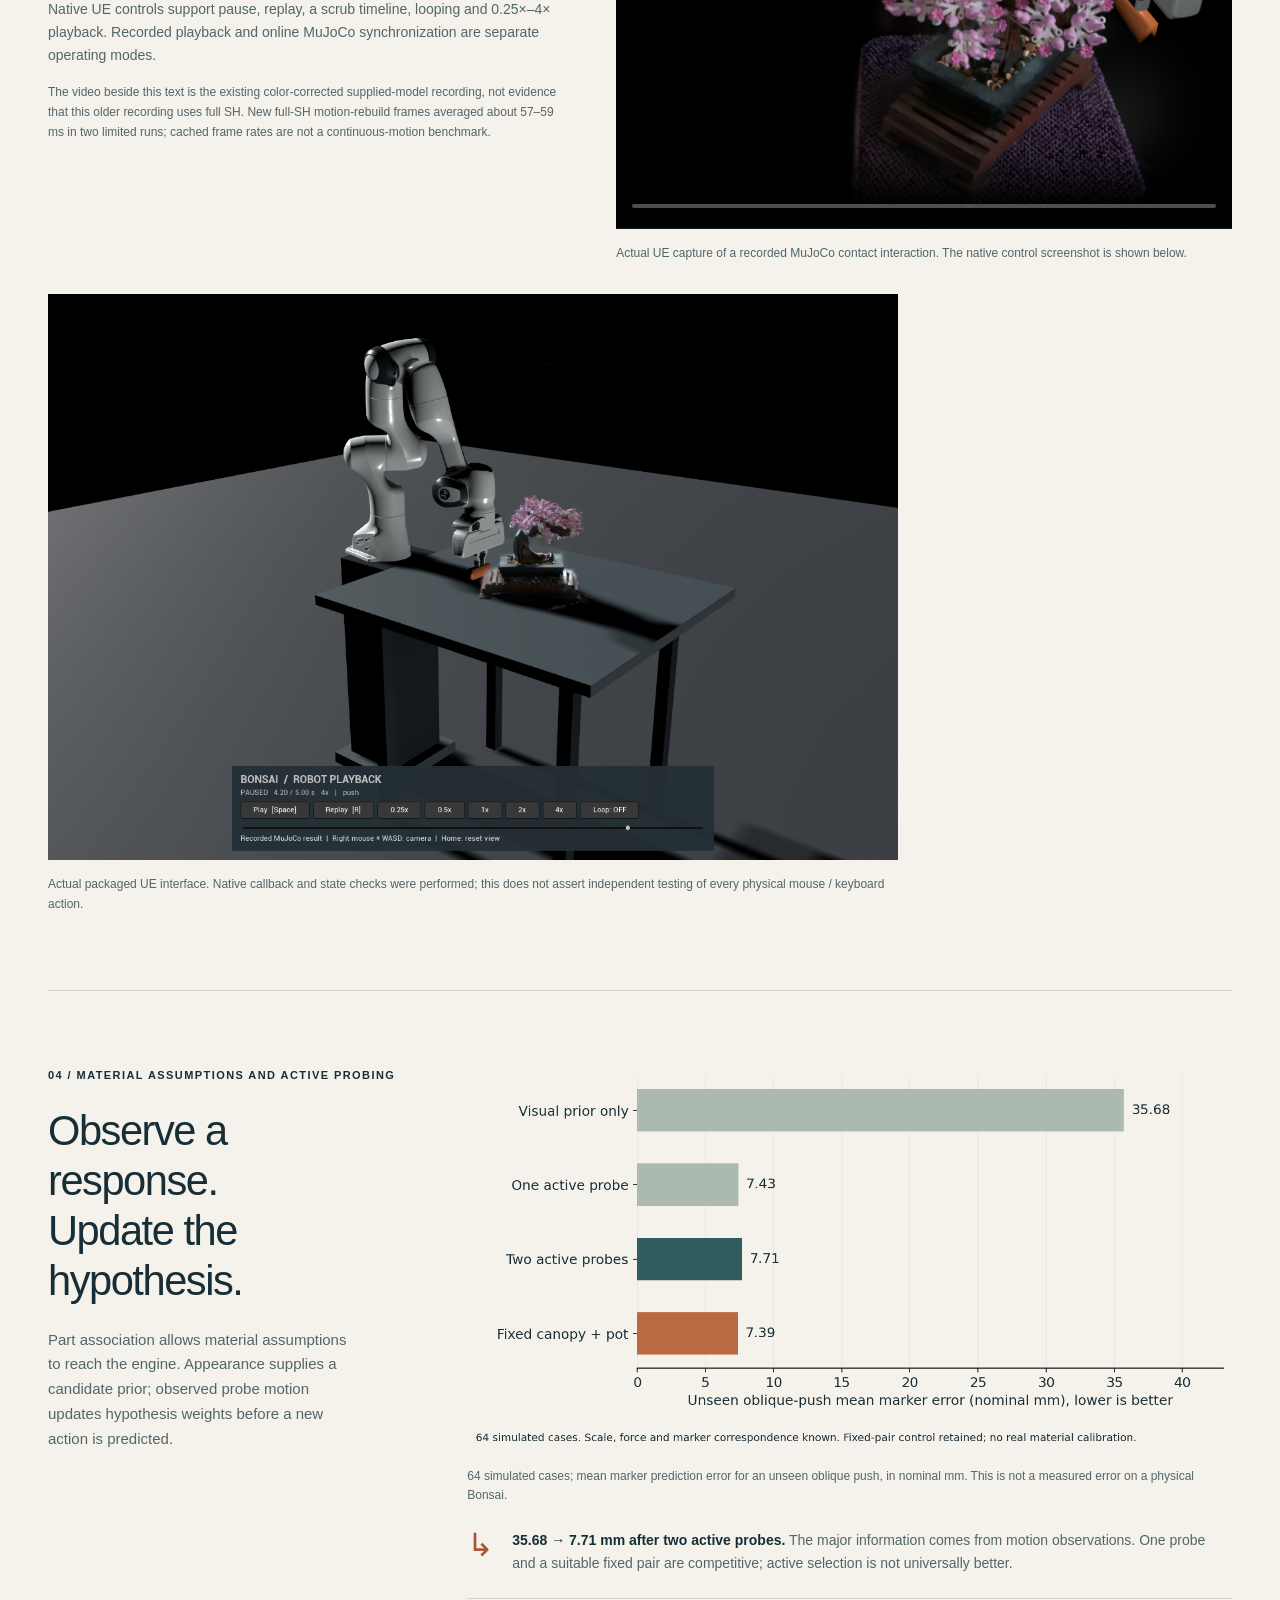
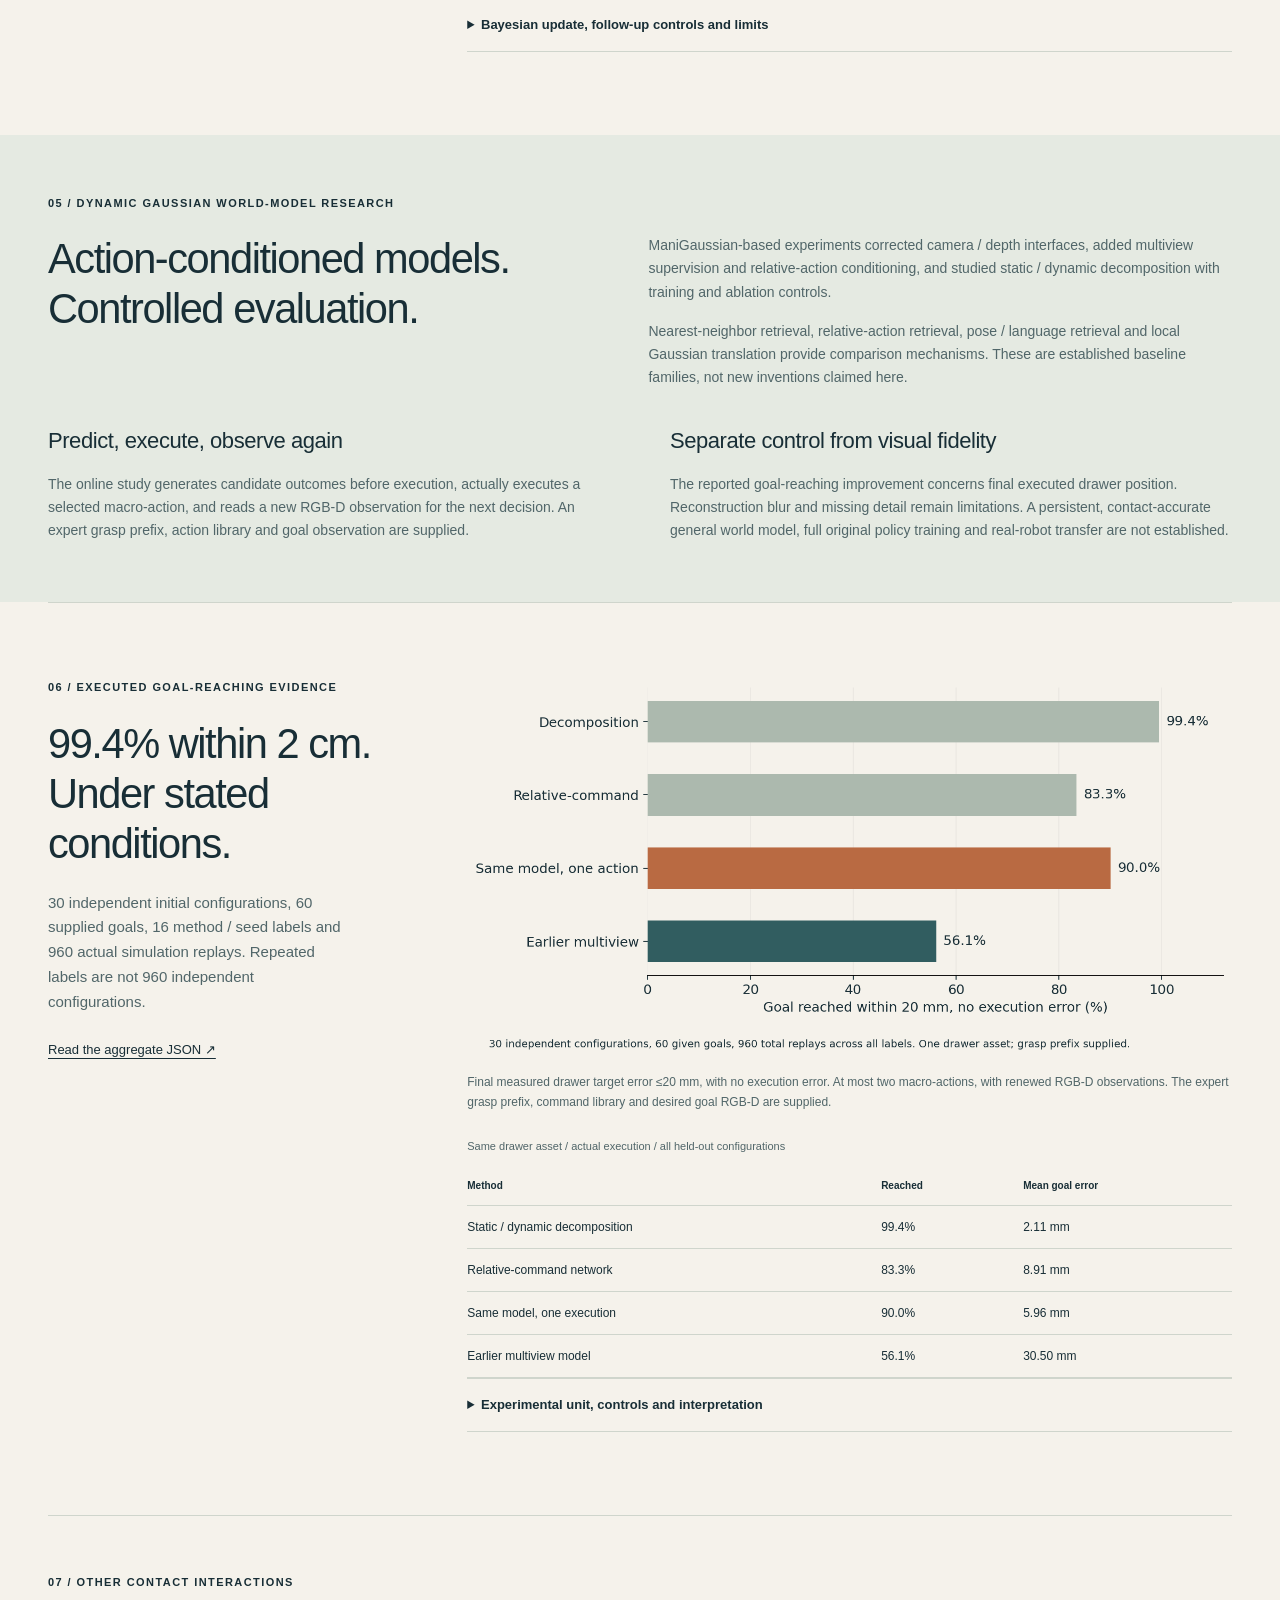
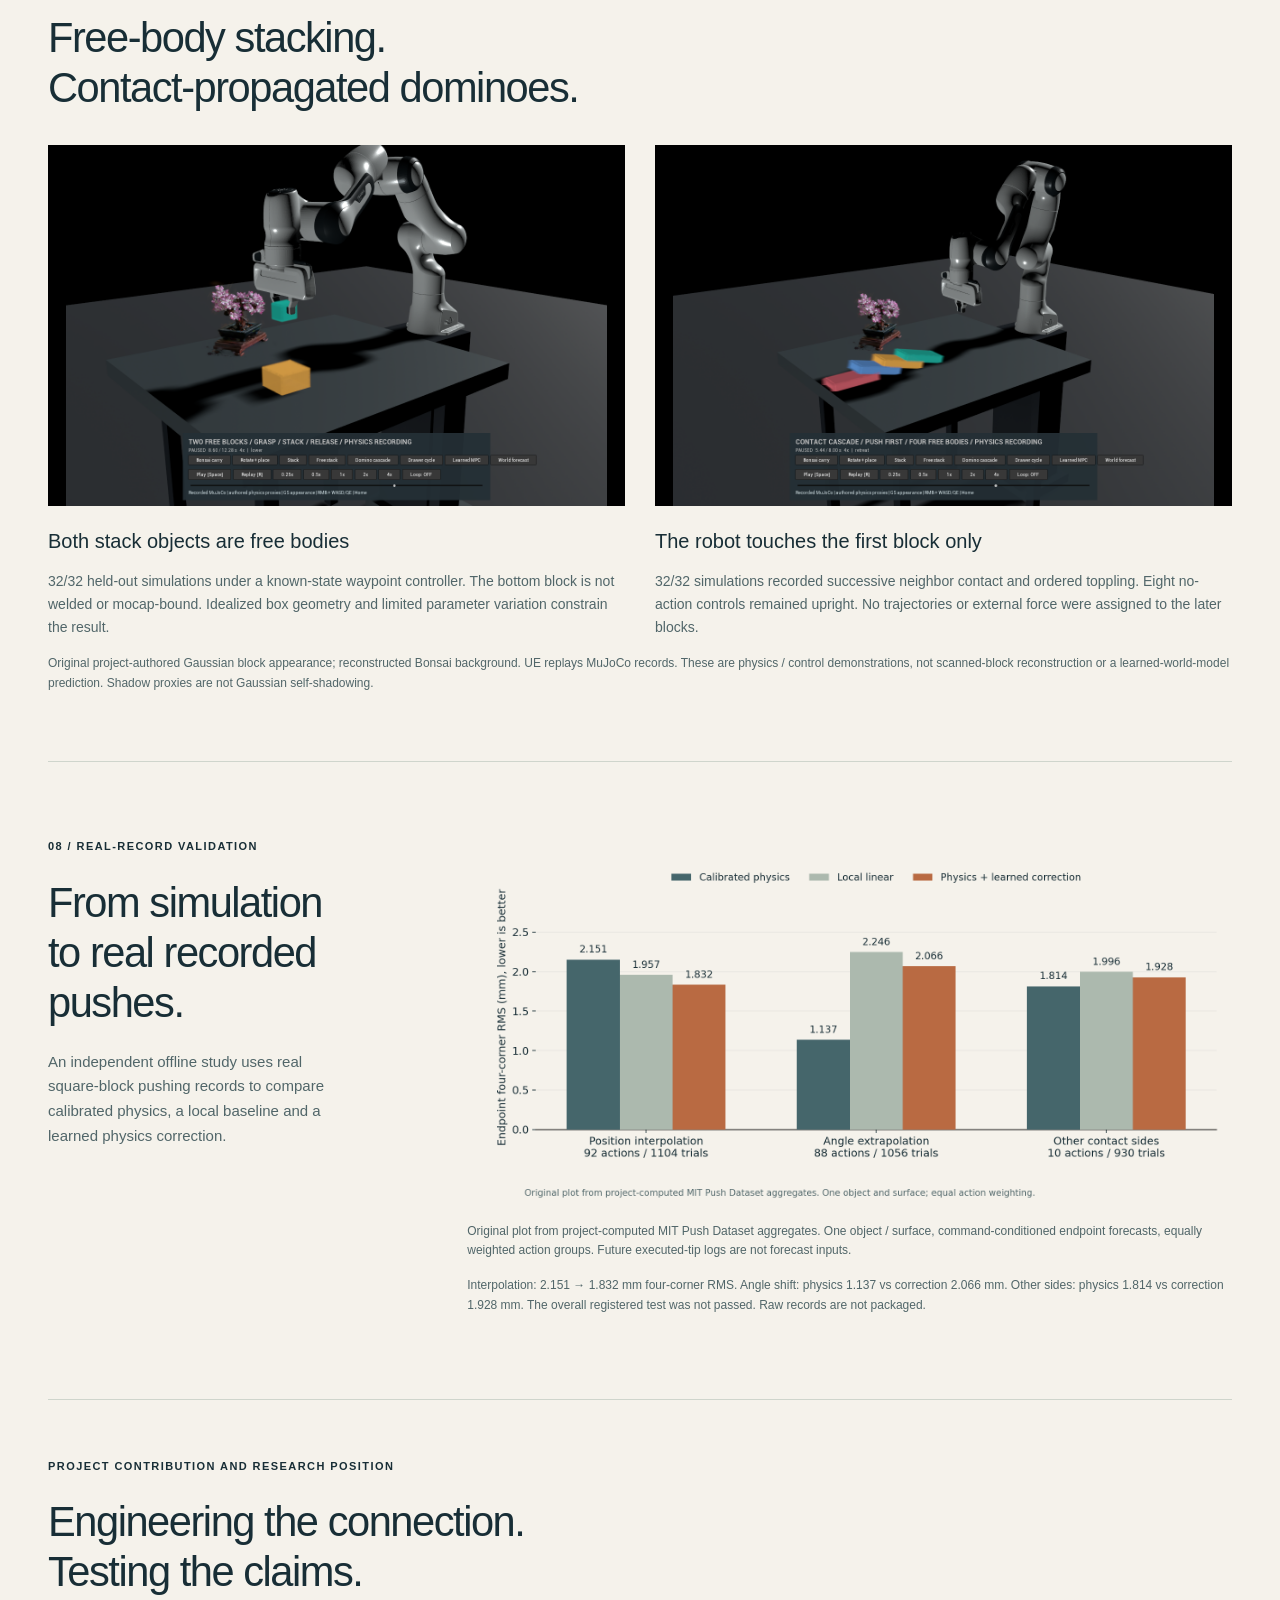
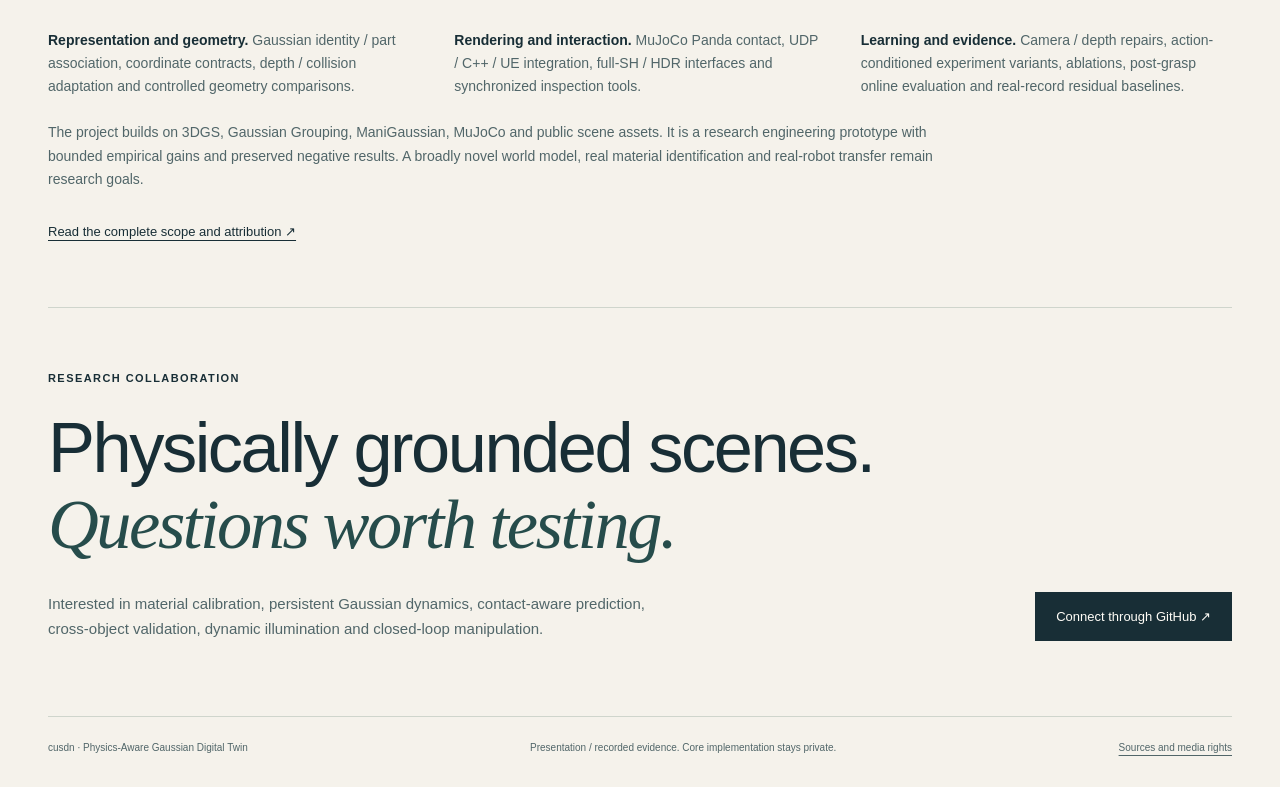
==== commit 1eed38b8: "Showcase Bonsai parts and robot contact; omit weak world-model videos" ====
--- a/site/index.html
+++ b/site/index.html
@@ -1,91 +1,36 @@
 <!doctype html>
-<html lang="en">
-<head>
-  <meta charset="utf-8">
-  <meta name="viewport" content="width=device-width, initial-scale=1">
-  <meta name="description" content="A research engineering showcase connecting Gaussian scene appearance, contact simulation, and controlled evaluation. Includes actual recorded synthetic contact and measured limitations.">
-  <meta name="color-scheme" content="light">
-  <title>Gaussian scene simulation — research showcase</title>
-  <link rel="icon" href="data:,">
-  <link rel="stylesheet" href="assets/site.css">
-  <script src="assets/site.js" defer></script>
-</head>
-<body>
-<a class="skip" href="#main">Skip to content</a>
-<header class="masthead wrap">
-  <a class="wordmark" href="#top" aria-label="Gaussian scene simulation home"><span class="mark" aria-hidden="true">g.</span><span>cusdn <span class="muted">/ research engineering</span></span></a>
-  <nav aria-label="Main navigation"><a href="#approach">Approach</a><a href="#evidence">Evidence</a><a href="#contribution">Contribution</a><a href="#contact">Discuss research <span aria-hidden="true">↗</span></a></nav>
-</header>
+<html lang="en"><head><meta charset="utf-8"><meta name="viewport" content="width=device-width,initial-scale=1"><meta name="description" content="Bonsai Gaussian reconstruction, part-wise material hypotheses, Franka Panda contact, Unreal playback and controlled Gaussian world-model experiments."><title>Physics-Aware Gaussian Digital Twin — cusdn</title><link rel="icon" href="data:,"><link rel="stylesheet" href="assets/base.css"><link rel="stylesheet" href="assets/research.css"><script src="assets/research.js" defer></script></head>
+<body><a class="skip" href="#main">Skip to content</a>
+<header class="masthead wrap"><a class="wordmark" href="#top"><span class="mark" aria-hidden="true">g.</span><span>cusdn <span class="muted">/ research engineering</span></span></a><nav aria-label="Main navigation"><a href="#robot">Robot + Bonsai</a><a href="#parts">Parts</a><a href="#world">World models</a><a href="#results">Results</a></nav></header>
 <main id="main">
-<section class="hero wrap" id="top" aria-labelledby="title">
-  <div class="hero-copy">
-    <p class="eyebrow"><span class="dot" aria-hidden="true"></span> Computer graphics × embodied simulation</p>
-    <h1 id="title">From Gaussian<br>appearance<br>to <em>interaction.</em></h1>
-    <p class="lead">Connecting reconstructed scenes to physical simulation, with explicit assumptions and evidence that survives scrutiny.</p>
-    <p class="hero-note">A research engineering project by <a href="https://github.com/cusdn">cusdn</a>. Snapshot · November 2026.</p>
-    <div class="actions"><a class="button" href="#demo">Watch the contact demo <span aria-hidden="true">↓</span></a><a class="text-link" href="#evidence">Read the results <span aria-hidden="true">↗</span></a></div>
-  </div>
-  <figure class="hero-figure">
-    <div class="figure-top"><span>01 / Recorded experiment</span><span>4.0 s · MuJoCo</span></div>
-    <img src="assets/reference-push.jpg" width="960" height="600" alt="Recorded contact frame: a dark box pusher contacts an original multicolor Gaussian cube on a procedural checker floor.">
-    <figcaption><strong>A controlled reference fixture.</strong> Authored Gaussian appearance follows a free body under contact. This clip uses a synthetic cube and a prescribed pusher; it is not a reconstructed object or a learned robot policy.</figcaption>
-  </figure>
-</section>
+<section class="hero wrap bonsai-hero" id="top" aria-labelledby="title"><div class="hero-copy"><p class="eyebrow"><span class="dot" aria-hidden="true"></span> Computer graphics × embodied intelligence</p><h1 id="title">A Gaussian scene.<br>A robot.<br><em>Interaction.</em></h1><p class="lead">Physics-Aware Gaussian Digital Twin</p><p class="hero-description">From reconstructed Bonsai appearance to part-wise physical proxies, Panda contact, UE playback and measured world-model experiments.</p><div class="actions"><a class="button" href="#robot">Watch the robot interact <span aria-hidden="true">↓</span></a><a class="text-link" href="#results">Explore the evidence ↗</a></div><p class="hero-note">Project by <a href="https://github.com/cusdn">cusdn</a> · Research prototype · November 2026</p></div><figure class="hero-figure"><div class="figure-top"><span>Actual recorded experiment</span><span>Franka Panda × Gaussian Bonsai</span></div><a href="#robot" class="hero-image-link" aria-label="Go to Bonsai contact video player"><img src="media/canopy_brush_soft-overview.jpg" width="720" height="480" alt="A rendered Franka Panda robot reaches toward a pink Gaussian Bonsai with a pot, wooden stand and cloth-covered surface."><span class="watch-overlay">▶ Watch contact and recovery</span></a><figcaption>The Bonsai is rendered from all 239,941 supplied scene Gaussians. Joint motors drive real engine contact; the plant appearance follows its associated physical parts. <a href="notes.html#scope">Asset and physics scope ↗</a></figcaption></figure></section>
+<div class="wrap proof-strip" aria-label="Project evidence at a glance"><div><strong>239,941</strong><span>Gaussians in the contact scene</span></div><div><strong>4 conditions</strong><span>Robot / part contact recordings</span></div><div><strong>31.44 dB</strong><span>Separate trained Bonsai / 37 views</span></div><div><strong>960 replays</strong><span>Separate drawer goal study / 30 configurations</span></div></div>
 
-<section class="research-question wrap" aria-labelledby="question">
-  <p class="eyebrow">The research question</p>
-  <h2 id="question">What should stay consistent<br>when a visual scene is touched?</h2>
-  <div class="question-copy"><p>A Gaussian reconstruction describes appearance. Contact simulation also needs geometry, scale, material assumptions and an evolving physical state. Keeping those representations aligned is the engineering problem.</p><p>This project explores that connection through scene adapters, part binding, engine integration and controlled prediction studies. The evidence spans several experiments rather than a single fully validated world model.</p></div>
-</section>
-
-<section class="section wrap" id="approach" aria-labelledby="approach-title">
-  <div class="section-intro"><p class="eyebrow">01 / Technical approach</p><h2 id="approach-title">One state.<br>Several representations.</h2><p>Reconstruction, contact dynamics and playback serve different purposes. Explicit state and coordinate contracts connect them.</p></div>
-  <div class="architecture"><img src="assets/architecture.png" width="1645" height="573" loading="lazy" alt="Conceptual pipeline: images or a supplied Gaussian reconstruction, persistent scene and part representation, physical collision proxies and dynamics, synchronized Gaussian rendering. Contact, endpoint prediction and appearance are evaluated separately.">
-    <p class="caption">High-level overview. Individual experiments exercise different subsets. No end-to-end learned policy claim is made.</p>
-    <div class="stage-buttons" role="group" aria-label="Explore pipeline stages"><button type="button" data-stage="0" aria-pressed="true">01 Observe</button><button type="button" data-stage="1" aria-pressed="false">02 Represent</button><button type="button" data-stage="2" aria-pressed="false">03 Interact</button><button type="button" data-stage="3" aria-pressed="false">04 Inspect</button></div>
-    <p class="stage-detail" id="stage-detail" aria-live="polite">Inputs include supplied public Gaussian reconstructions and a separate object appearance fitting study. The public reference fixture is authored procedurally.</p>
-  </div>
-</section>
-
-<section class="demo-band" id="demo" aria-labelledby="demo-title"><div class="wrap">
-  <div class="demo-heading"><div><p class="eyebrow">02 / See the mechanism</p><h2 id="demo-title">Contact, motion, playback.</h2></div><p>Real recorded dynamics.<br>New presentation render of an existing test.</p></div>
-  <div class="demo-layout">
-    <div class="player"><video id="contact-video" controls playsinline preload="metadata" poster="assets/reference-push.jpg" aria-label="Four-second recorded synthetic Gaussian contact experiment" aria-describedby="clip-description"><source src="assets/reference-push.mp4" type="video/mp4">Your browser cannot play this video. <a href="assets/reference-push.mp4">Download the recorded clip</a>.</video>
-      <div class="video-tools"><button type="button" id="replay">Replay from start <span aria-hidden="true">↻</span></button><label for="speed">Playback speed</label><select id="speed"><option value="0.5">0.5×</option><option value="1" selected>1×</option><option value="2">2×</option></select><span id="playback-status" aria-live="polite">Paused · 1×</span></div>
-      <p class="caption" id="clip-description">1,536 original Gaussians · 201 recorded poses · 125 mm displacement along x. The box pusher follows a prescribed path; MuJoCo solves the free-body motion. Native video controls provide pause and seeking. No simulation runs in this page.</p>
-    </div>
-    <aside class="demo-aside"><span class="big-number">1,536<span>authored Gaussians</span></span><p>Visual samples retain their association with the moving body. The fixture isolates contact and representation transport from reconstruction errors.</p><hr><h3>What this verifies</h3><p>Recorded body motion can drive Gaussian appearance and synchronized replay.</p><h3>What remains open</h3><p>Real material identification, deformable contact accuracy, closed-loop manipulation and changing illumination.</p><a href="notes.html#results">Experiment details <span aria-hidden="true">↗</span></a></aside>
-  </div>
-  <figure class="comparison"><img src="assets/reference-comparison.jpg" width="960" height="350" loading="lazy" alt="Two genuine recorded frames show the cube before contact and after a 125 mm push along x."><figcaption>Before / after from the same completed trajectory. Appearance is procedural and untrained.</figcaption></figure>
+<section class="robot-stage" id="robot" aria-labelledby="robot-title"><div class="wrap"><div class="demo-heading"><div><p class="eyebrow">01 / Primary demonstration</p><h2 id="robot-title">Touch the pot.<br>Brush the canopy. Release.</h2></div><p>Two synchronized views of actual recorded contact.<br>Pause, scrub, replay and change playback speed.</p></div>
+<div class="action-tabs" role="group" aria-label="Recorded robot interaction"><button type="button" data-case="pot_push_soft" aria-pressed="false">Push the pot</button><button type="button" data-case="canopy_brush_soft" aria-pressed="true">Brush the canopy</button><button type="button" data-case="stem_nudge_soft" aria-pressed="false">Nudge the trunk</button><button type="button" data-case="canopy_brush_hard" aria-pressed="false">Changed material assumptions</button></div>
+<div class="paired-video"><figure><div class="figure-top"><span>Robot and scene</span><span>Recorded MuJoCo result</span></div><video id="robot-main" controls playsinline muted preload="metadata" poster="media/canopy_brush_soft-overview.jpg" aria-label="Recorded full scene Bonsai robot interaction"><source src="media/canopy_brush_soft-overview.mp4" type="video/mp4"></video></figure><figure><div class="figure-top"><span>Contact detail</span><span>Same run / synchronized</span></div><video id="robot-close" playsinline muted preload="metadata" poster="media/canopy_brush_soft-contact.jpg" aria-label="Synchronized close view of the same Bonsai contact"><source src="media/canopy_brush_soft-contact.mp4" type="video/mp4"></video></figure></div>
+<div class="video-tools"><button type="button" id="robot-play">Play both views</button><button type="button" id="robot-replay">Replay ↻</button><label for="robot-speed">Speed</label><select id="robot-speed"><option value="0.25">0.25×</option><option value="0.5">0.5×</option><option value="1" selected>1×</option><option value="2">2×</option></select><label class="loop-label"><input id="robot-loop" type="checkbox" checked> Loop</label><span id="robot-status" role="status">Paused · 1×</span></div>
+<div class="robot-finding"><h3 id="action-title">Canopy contact and recovery</h3><p id="action-description">The motor-driven paddle brushes the flower clusters, then withdraws. The assumed elastic joints drive the recovery; the plant is not animated by directly assigning an object trajectory.</p><dl class="action-metrics"><div><dt>Pot peak displacement</dt><dd id="pot-metric">0.05 mm</dd></div><div><dt>Canopy peak displacement</dt><dd id="canopy-metric">39.25 mm</dd></div><div><dt>Peak contact force</dt><dd id="force-metric">0.313 N</dd></div></dl></div>
+<p class="caption">Lengths are nominal simulation units. Materials and scale are assumed, not measured from the real plant. These all-Gaussian contact videos use SH0 appearance; complete SH / HDR is a separate UE integration below. Playback changes do not recompute physics. Baked plant illumination and shadows remain unchanged.</p>
+<details><summary>Why attribute the motion to contact?</summary><p>All four conditions recorded robot / paddle contact and no solver warnings. A paired control replayed the same recorded joint-motor commands with robot / object contact disabled, then compared part trajectories over time and at the endpoint. This tests the source of the simulated motion. It does not calibrate the physical plant or establish real-world material accuracy. Recorded maximum paddle penetration was at most 0.101 nominal mm.</p></details>
 </div></section>
 
-<section class="section wrap" id="evidence" aria-labelledby="evidence-title">
-  <div class="section-intro"><p class="eyebrow">03 / Experimental evidence</p><h2 id="evidence-title">Measure the gain.<br>Keep the failure.</h2><p>An offline command-conditioned pushing study tests how a learned correction behaves when interaction conditions change.</p><a class="text-link" href="data/results.json">Download aggregate results JSON <span aria-hidden="true">↗</span></a></div>
-  <div class="evidence-content">
-    <p class="evidence-label">MIT Push Dataset · one square object and surface</p>
-    <figure><img src="assets/results.png" width="1782" height="858" loading="lazy" alt="Endpoint error chart: learned correction improves interpolation to 1.832 mm from 2.151 mm, but is worse than calibrated physics for angle extrapolation and other contact sides."><figcaption>Original visualization of project-computed aggregates from Yu et al., IROS 2016. Lower endpoint four-corner RMS is better. Raw dataset contents are not redistributed.</figcaption></figure>
-    <div class="table-scroll" tabindex="0" role="region" aria-label="Endpoint forecast error table, millimeters"><table><caption>Mean endpoint four-corner RMS in mm</caption><thead><tr><th scope="col">Evaluation cohort</th><th scope="col">Actions / trials</th><th scope="col">Physics</th><th scope="col">Local linear</th><th scope="col">Physics + correction</th></tr></thead><tbody>
-      <tr><th scope="row">Position interpolation</th><td>92 / 1,104</td><td>2.151</td><td>1.957</td><td><strong>1.832</strong></td></tr>
-      <tr><th scope="row">Angle extrapolation</th><td>88 / 1,056</td><td><strong>1.137</strong></td><td>2.246</td><td>2.066</td></tr>
-      <tr><th scope="row">Other contact sides</th><td>10 / 930</td><td><strong>1.814</strong></td><td>1.996</td><td>1.928</td></tr>
-    </tbody></table></div>
-    <div class="finding"><span aria-hidden="true">↳</span><p><strong>Local improvement does not establish transfer.</strong> The correction reduces interpolation error, then loses to physics under angle and contact-side shifts. The overall registered success test was not passed.</p></div>
-    <details><summary>Read the evaluation protocol and scope</summary><p>Training uses 138 nominal action groups / 1,656 trials. Repetitions of one nominal action stay together in each partition. Predictions use initial state and commanded action; future executed-tip logs are excluded from forecast inputs. Endpoint four-corner RMS is averaged over repetitions, then equally over action groups. Other contact sides use the same object and surface, so this is not a cross-object result. This is offline endpoint forecasting, not an online Gaussian rollout or robot task success rate.</p></details>
-  </div>
-</section>
+<section class="section wrap" id="parts" aria-labelledby="parts-title"><div class="section-intro"><p class="eyebrow">02 / Part-wise Gaussian simulation</p><h2 id="parts-title">One appearance.<br>Different physical roles.</h2><p>Persistent visual identities connect the canopy, trunk, pot and support to the physical state. Part motion updates centers and anisotropic covariance while retaining appearance.</p><p>Material hypotheses express uncertainty. A visually plausible label is not a measured material property.</p></div><div><div class="part-buttons" role="group" aria-label="Inspect visual appearance and part binding"><button type="button" id="appearance-toggle" aria-pressed="false">Original appearance</button><button type="button" id="parts-toggle" aria-pressed="true">Part association</button></div><figure class="part-figure"><img id="part-image" src="media/bonsai-parts.png" width="512" height="512" loading="lazy" alt="Color-coded Bonsai part association: pink canopy, brown trunk, gold fill surface, blue pot, orange stand, gray cloth."><figcaption>Scene-specific association, not ground-truth semantic segmentation. Boundaries can contain errors; hidden fill is modeled as a hypothesis.</figcaption></figure><div class="part-legend"><span><i style="background:#cf6393"></i>Canopy / flower clusters</span><span><i style="background:#846142"></i>Trunk / branches</span><span><i style="background:#ccac50"></i>Visible fill</span><span><i style="background:#469ec8"></i>Pot</span><span><i style="background:#b27a3e"></i>Wood stand</span><span><i style="background:#626981"></i>Cloth support</span></div><p class="caption">Canopy and trunk use equivalent rigid parts with elastic joints. Pot and stand are rigid proxies. The scene does not model individual leaf shells, granular soil or fracture.</p></div></section>
 
-<section class="secondary-evidence wrap" aria-labelledby="additional-title"><p class="eyebrow">Additional project evidence</p><h2 id="additional-title">Appearance and interaction<br>are assessed separately.</h2><div class="evidence-pair">
-  <article><span class="item-index">A / Reconstructed-scene integration</span><h3>239,941 Gaussians.<br>Four contact recordings.</h3><p>A supplied Bonsai reconstruction was connected to part-wise physical proxies for pot push, canopy brush and stem nudge, including a paired canopy material condition. Persistent Gaussian identity and covariance transport were checked.</p><p class="caveat">Reused reconstruction; scale and material assumptions are not real-object calibration. Baked appearance does not include newly computed Gaussian shadows. Natural-scene media is withheld pending source-image licensing clarification.</p></article>
-  <article><span class="item-index">B / Appearance diagnostic</span><h3>21.72 → 23.25 dB<br>foreground PSNR.</h3><p>A higher-detail duck appearance candidate improved mean foreground PSNR. Mean silhouette IoU was 0.92271 → 0.92368 on the same four reused development views.</p><p class="caveat">Reused development views, no new independent validation. Residual blur and artifacts remain. This measures appearance rather than physical behavior or generalization. Derived duck images are withheld pending licensing clarification.</p></article>
-</div></section>
+<section class="wrap reconstruction" id="reconstruction" aria-labelledby="reconstruction-title"><p class="eyebrow">03 / Reconstruction, geometry and engine integration</p><h2 id="reconstruction-title">Train the scene.<br>Export geometry. Keep the states aligned.</h2><p class="section-lead">A separately trained Bonsai baseline connects images to Gaussian geometry. Depth backprojection, multiview fusion and robust surface fitting provide collision candidates; MuJoCo state reaches UE5 through UDP.</p><figure><img class="wide-diagram" src="assets/architecture.png" loading="lazy" alt="Three connected engineering stages cover Bonsai geometry, part physics and UDP UE inspection; complementary branches cover material hypotheses, dynamic Gaussians and independent evidence."><figcaption>High-level view of complementary studies. The learned-dynamics / online goal experiment uses a drawer, not the Bonsai contact asset.</figcaption></figure><div class="training-grid"><article><h3>Actual Bonsai training</h3><p>Gaussian Grouping baseline: 255 training images, 30,000 iterations, 2,453,898 Gaussians. The 37 same-capture image-loss holdout views average <strong>31.437 dB PSNR</strong> and <strong>0.9364 SSIM</strong>.</p><p class="caption">Supplied COLMAP reconstruction uses the capture. Later development reused these views. The contact hero uses a separate supplied 239,941-Gaussian asset. These counts and metrics must not be combined.</p></article><article><h3>Geometry and contact</h3><p>Calibrated-camera depth backprojection, multiview consistency, robust plane / surface fitting and collision export. Proxy assumptions and contact failures are documented separately from image quality.</p><p class="caption">The combined consistency / robust baseline did not beat robust fitting alone in controlled contact experiments. Collision geometry is an approximation, with nominal scale and closure assumptions.</p></article></div><div class="trained-views"><figure><img src="media/bonsai-trained-0.png" loading="lazy" alt="Actual trained Bonsai rendering at declared image-loss holdout view zero"><figcaption>Declared view 0</figcaption></figure><figure><img src="media/bonsai-trained-18.png" loading="lazy" alt="Actual trained Bonsai rendering at declared image-loss holdout view eighteen"><figcaption>Declared view 18</figcaption></figure><figure><img src="media/bonsai-trained-36.png" loading="lazy" alt="Actual trained Bonsai rendering at declared image-loss holdout view thirty-six"><figcaption>Declared view 36</figcaption></figure></div><p class="caption">Actual saved renders from the separately trained model. Views 0 / 18 / 36 were declared before retrieval. No source photographs or model weights are packaged.</p>
+<div class="engine-layout"><div><p class="eyebrow">MuJoCo → UDP → C++ → UE5</p><h3>Online state and native playback</h3><p>Engine integration includes complete third-order SH / HDR in a separate trained-model candidate, coordinate and pose checks, and actual DX11 live-state validation.</p><p>Native UE controls support pause, replay, a scrub timeline, looping and 0.25×–4× playback. Recorded playback and online MuJoCo synchronization are separate operating modes.</p><p class="caption">The video beside this text is the existing color-corrected supplied-model recording, not evidence that this older recording uses full SH. New full-SH motion-rebuild frames averaged about 57–59 ms in two limited runs; cached frame rates are not a continuous-motion benchmark.</p></div><figure><video id="ue-video" controls playsinline muted preload="metadata" poster="media/ue-bonsai.png" aria-label="Existing native UE Bonsai Panda contact playback video"><source src="media/ue-bonsai.mp4" type="video/mp4"></video><figcaption>Actual UE capture of a recorded MuJoCo contact interaction. The native control screenshot is shown below.</figcaption></figure></div>
+<figure class="ue-controls"><img src="media/ue-controls.png" loading="lazy" alt="Actual packaged UE window with Bonsai and Panda plus Play, Replay, speed, loop and timeline controls"><figcaption>Actual packaged UE interface. Native callback and state checks were performed; this does not assert independent testing of every physical mouse / keyboard action.</figcaption></figure></section>
 
-<section class="section wrap contributions" id="contribution" aria-labelledby="contribution-title">
-  <div class="section-intro"><p class="eyebrow">04 / Project contribution</p><h2 id="contribution-title">Integration with<br>testable boundaries.</h2><p>The project work connects established research components and adds engineering, diagnostic tools and controlled evaluation.</p></div>
-  <div class="contribution-list"><article><span>01</span><div><h3>Scene-to-simulation engineering</h3><p>Coordinate and scale conventions, visual / physical part association, Gaussian state transport and contact-scene adaptation.</p></div></article><article><span>02</span><div><h3>Rendering and inspection</h3><p>Gaussian / geometry composition, UE playback integration, repeatable recorded demonstrations and interactive inspection interfaces.</p></div></article><article><span>03</span><div><h3>Evidence and failure analysis</h3><p>Controlled endpoint prediction studies, independent metric recomputation, appearance comparisons and explicit generalization failures.</p></div></article><p class="upstream">Built on established 3DGS research, MuJoCo and public datasets. Unreal Engine is an integration target. The Gaussian representation, physics engine and upstream papers are not claimed as original inventions. <a href="notes.html#contributions">Read scope and attribution ↗</a></p></div>
-</section>
+<section class="section wrap" id="materials" aria-labelledby="materials-title"><div class="section-intro"><p class="eyebrow">04 / Material assumptions and active probing</p><h2 id="materials-title">Observe a response.<br>Update the hypothesis.</h2><p>Part association allows material assumptions to reach the engine. Appearance supplies a candidate prior; observed probe motion updates hypothesis weights before a new action is predicted.</p></div><div><figure><img src="assets/material-probes.png" loading="lazy" alt="Simulated unseen oblique-push marker error: visual prior 35.68 mm, one active probe 7.43, two active probes 7.71 and a fixed canopy-pot pair 7.39"><figcaption>64 simulated cases; mean marker prediction error for an unseen oblique push, in nominal mm. This is not a measured error on a physical Bonsai.</figcaption></figure><div class="finding"><span>↳</span><p><strong>35.68 → 7.71 mm after two active probes.</strong> The major information comes from motion observations. One probe and a suitable fixed pair are competitive; active selection is not universally better.</p></div><details><summary>Bayesian update, follow-up controls and limits</summary><p>The project maps a finite set of part-material hypotheses into engine configurations, updates weights using observed displacement and selects probes to reduce uncertainty or improve a future prediction. Detailed algorithms, parameter values and hypothesis packages remain private.</p><p>A later frozen study used 128 new simulated cases / 640 solves. Target-directed probing achieved 6.75 mm against a preselected fixed pair's 7.02 mm within the proxy regime, but 11.73 mm against 11.26 mm when contact / compliance conditions changed. The overall cross-condition success criterion was not passed. The observations assume known registration, applied force and marker correspondence. Internal fill arrangements can also be externally indistinguishable.</p></details></div></section>
 
-<section class="outlook wrap" id="contact" aria-labelledby="contact-title"><p class="eyebrow">Research collaboration</p><h2 id="contact-title">A foundation for<br><em>better questions.</em></h2><div class="outlook-bottom"><p>I am interested in research collaboration on physically grounded scene representations and interactive simulation. Next questions include material calibration, cross-object evaluation, deformable contact, relighting and closed-loop policies.</p><a class="button" href="https://github.com/cusdn">Connect through GitHub <span aria-hidden="true">↗</span></a></div></section>
-</main>
-<footer class="wrap"><p>cusdn · Gaussian scene simulation · November 2026</p><p>Presentation assets and aggregate evidence. Core implementation remains private.</p><a href="notes.html#sources">Sources & attribution</a></footer>
-</body>
-</html>
+<section class="world-section" id="world" aria-labelledby="world-title"><div class="wrap"><p class="eyebrow">05 / Dynamic Gaussian world-model research</p><div class="world-intro"><h2 id="world-title">Action-conditioned models.<br>Controlled evaluation.</h2><div><p>ManiGaussian-based experiments corrected camera / depth interfaces, added multiview supervision and relative-action conditioning, and studied static / dynamic decomposition with training and ablation controls.</p><p>Nearest-neighbor retrieval, relative-action retrieval, pose / language retrieval and local Gaussian translation provide comparison mechanisms. These are established baseline families, not new inventions claimed here.</p></div></div><div class="training-grid"><article><h3>Predict, execute, observe again</h3><p>The online study generates candidate outcomes before execution, actually executes a selected macro-action, and reads a new RGB-D observation for the next decision. An expert grasp prefix, action library and goal observation are supplied.</p></article><article><h3>Separate control from visual fidelity</h3><p>The reported goal-reaching improvement concerns final executed drawer position. Reconstruction blur and missing detail remain limitations. A persistent, contact-accurate general world model, full original policy training and real-robot transfer are not established.</p></article></div></div></section>
+
+<section class="section wrap" id="results" aria-labelledby="results-title"><div class="section-intro"><p class="eyebrow">06 / Executed goal-reaching evidence</p><h2 id="results-title">99.4% within 2 cm.<br>Under stated conditions.</h2><p>30 independent initial configurations, 60 supplied goals, 16 method / seed labels and 960 actual simulation replays. Repeated labels are not 960 independent configurations.</p><a href="data/results.json" class="text-link">Read the aggregate JSON ↗</a></div><div><figure><img src="assets/online-goal.png" loading="lazy" alt="Post-grasp drawer goal-reaching rates: decomposition 99.4%, relative-command network 83.3%, same model with one execution 90.0%, earlier multiview 56.1%"><figcaption>Final measured drawer target error ≤20 mm, with no execution error. At most two macro-actions, with renewed RGB-D observations. The expert grasp prefix, command library and desired goal RGB-D are supplied.</figcaption></figure><div class="table-scroll" tabindex="0" role="region" aria-label="Post-grasp goal results"><table><caption>Same drawer asset / actual execution / all held-out configurations</caption><thead><tr><th scope="col">Method</th><th scope="col">Reached</th><th scope="col">Mean goal error</th></tr></thead><tbody><tr><th scope="row">Static / dynamic decomposition</th><td>99.4%</td><td>2.11 mm</td></tr><tr><th scope="row">Relative-command network</th><td>83.3%</td><td>8.91 mm</td></tr><tr><th scope="row">Same model, one execution</th><td>90.0%</td><td>5.96 mm</td></tr><tr><th scope="row">Earlier multiview model</th><td>56.1%</td><td>30.50 mm</td></tr></tbody></table></div><details><summary>Experimental unit, controls and interpretation</summary><p>Scoring first averages the two goals within each independent configuration, then averages configurations and training seeds. The decomposition / relative-command paired difference is 16.11 percentage points, with an exploratory 95% interval of [10.00, 22.22]. Three training seeds repeat conditions rather than introduce new scenes. Intervals resample independent configurations within drawer levels and training seeds; they are not adjusted for multiple comparisons.</p><p>This is post-grasp visual target reaching on one simulation asset. It is not full autonomous RLBench task success, a new-object test, a Bonsai manipulation policy success rate or reconstruction accuracy. Offline selection was a separate earlier experiment and had less conclusive structural comparisons. Key novelty is not established by these numbers alone.</p></details></div></section>
+
+<section class="wrap interaction-extension" id="interactions" aria-labelledby="extension-title"><p class="eyebrow">07 / Other contact interactions</p><h2 id="extension-title">Free-body stacking.<br>Contact-propagated dominoes.</h2><div class="extension-grid"><article><img src="media/ue-free-stack.png" loading="lazy" alt="Actual UE replay showing a Panda holding a procedural Gaussian block above another free block"><h3>Both stack objects are free bodies</h3><p>32/32 held-out simulations under a known-state waypoint controller. The bottom block is not welded or mocap-bound. Idealized box geometry and limited parameter variation constrain the result.</p></article><article><img src="media/ue-domino.png" loading="lazy" alt="Actual UE replay showing four procedural Gaussian blocks toppled in a contact-driven domino cascade"><h3>The robot touches the first block only</h3><p>32/32 simulations recorded successive neighbor contact and ordered toppling. Eight no-action controls remained upright. No trajectories or external force were assigned to the later blocks.</p></article></div><p class="caption">Original project-authored Gaussian block appearance; reconstructed Bonsai background. UE replays MuJoCo records. These are physics / control demonstrations, not scanned-block reconstruction or a learned-world-model prediction. Shadow proxies are not Gaussian self-shadowing.</p></section>
+
+<section class="section wrap" id="real-push" aria-labelledby="real-push-title"><div class="section-intro"><p class="eyebrow">08 / Real-record validation</p><h2 id="real-push-title">From simulation<br>to real recorded pushes.</h2><p>An independent offline study uses real square-block pushing records to compare calibrated physics, a local baseline and a learned physics correction.</p></div><div><figure><img src="assets/real-push.png" loading="lazy" alt="Real pushing endpoint error: learned correction improves position interpolation but loses to calibrated physics on angle and contact-side transfer"><figcaption>Original plot from project-computed MIT Push Dataset aggregates. One object / surface, command-conditioned endpoint forecasts, equally weighted action groups. Future executed-tip logs are not forecast inputs.</figcaption></figure><p class="caption">Interpolation: 2.151 → 1.832 mm four-corner RMS. Angle shift: physics 1.137 vs correction 2.066 mm. Other sides: physics 1.814 vs correction 1.928 mm. The overall registered test was not passed. Raw records are not packaged.</p></div></section>
+
+<section class="wrap research-contribution" id="contribution"><p class="eyebrow">Project contribution and research position</p><h2>Engineering the connection.<br>Testing the claims.</h2><div class="contribution-columns"><p><strong>Representation and geometry.</strong> Gaussian identity / part association, coordinate contracts, depth / collision adaptation and controlled geometry comparisons.</p><p><strong>Rendering and interaction.</strong> MuJoCo Panda contact, UDP / C++ / UE integration, full-SH / HDR interfaces and synchronized inspection tools.</p><p><strong>Learning and evidence.</strong> Camera / depth repairs, action-conditioned experiment variants, ablations, post-grasp online evaluation and real-record residual baselines.</p></div><p class="section-lead">The project builds on 3DGS, Gaussian Grouping, ManiGaussian, MuJoCo and public scene assets. It is a research engineering prototype with bounded empirical gains and preserved negative results. A broadly novel world model, real material identification and real-robot transfer remain research goals.</p><p><a href="notes.html#scope">Read the complete scope and attribution ↗</a></p></section>
+<section class="outlook wrap" id="contact"><p class="eyebrow">Research collaboration</p><h2>Physically grounded scenes.<br><em>Questions worth testing.</em></h2><div class="outlook-bottom"><p>Interested in material calibration, persistent Gaussian dynamics, contact-aware prediction, cross-object validation, dynamic illumination and closed-loop manipulation.</p><a class="button" href="https://github.com/cusdn">Connect through GitHub ↗</a></div></section>
+</main><footer class="wrap"><p>cusdn · Physics-Aware Gaussian Digital Twin</p><p>Presentation / recorded evidence. Core implementation stays private.</p><a href="notes.html#sources">Sources and media rights</a></footer></body></html>
--- a/site/assets/base.css
+++ b/site/assets/base.css
@@ -0,0 +1,6 @@
+@charset "UTF-8";
+:root{--paper:#f5f2eb;--ink:#182e36;--muted:#516669;--line:#cfd5cc;--accent:#a85532;--green:#264c4b;--white:#fffdf7;--max:1220px}*{box-sizing:border-box}html{scroll-behavior:smooth;scroll-padding-top:30px}body{margin:0;background:var(--paper);color:var(--ink);font-family:"Segoe UI",Arial,sans-serif;font-size:16px;line-height:1.65}a{color:inherit;text-decoration-thickness:1px;text-underline-offset:4px}a:hover{color:var(--accent)}button,select{font:inherit}button,a,select,summary{touch-action:manipulation}a:focus-visible,button:focus-visible,select:focus-visible,summary:focus-visible,video:focus-visible,[tabindex]:focus-visible{outline:3px solid #b45e35;outline-offset:5px}img,video{max-width:100%;height:auto;display:block}figure,p,h1,h2,h3{margin:0}button{cursor:pointer}.wrap{width:min(var(--max),calc(100% - 96px));margin-inline:auto}.muted{color:var(--muted)}.skip{position:absolute;left:20px;top:-100px;background:var(--ink);color:white;padding:12px;z-index:10}.skip:focus{top:10px}.masthead{height:110px;display:flex;justify-content:space-between;align-items:center;border-bottom:1px solid var(--line);gap:25px}.wordmark{display:flex;align-items:center;gap:13px;font-size:13px;text-decoration:none}.mark{font-family:Georgia,serif;font-size:38px;font-weight:bold;line-height:1}.masthead nav{display:flex;gap:26px;font-size:13px}.masthead nav a{text-decoration:none}.hero{display:grid;grid-template-columns:1fr 1.05fr;gap:56px;padding-block:78px 82px;align-items:center}.eyebrow{text-transform:uppercase;letter-spacing:.13em;font-size:11px;font-weight:650;line-height:1.5;margin-bottom:23px}.dot{width:7px;height:7px;border-radius:50%;background:var(--accent);display:inline-block;margin-right:9px}h1{font-size:clamp(45px,5.25vw,77px);font-weight:500;line-height:1.06;letter-spacing:-.055em}h1 em,h2 em{font-family:Georgia,serif;font-weight:400;color:var(--green)}.lead{font-size:18px;line-height:1.65;max-width:445px;margin-top:29px;color:var(--muted)}.hero-note{font-size:12px;color:var(--muted);margin-top:17px}.actions{display:flex;align-items:center;gap:24px;flex-wrap:wrap;margin-top:31px}.button{display:inline-flex;gap:25px;align-items:center;justify-content:space-between;padding:13px 20px;background:var(--ink);color:var(--white);font-size:13px;text-decoration:none;border:1px solid var(--ink)}.button:hover{background:var(--green);color:white}.text-link{font-size:13px}.hero-figure{padding-top:40px}.figure-top{display:flex;justify-content:space-between;font-size:10px;text-transform:uppercase;letter-spacing:.11em;margin-bottom:13px;gap:14px}.hero-figure img{width:100%;border:1px solid var(--line)}figcaption,.caption{font-size:12px;color:var(--muted);line-height:1.65;margin-top:15px}figcaption strong{color:var(--ink);font-weight:600}.research-question{padding-block:53px 70px;border-top:1px solid var(--line);display:grid;grid-template-columns:1fr 1fr;column-gap:80px}.research-question>.eyebrow{grid-column:1/-1}h2{font-size:clamp(30px,3.25vw,45px);font-weight:450;line-height:1.2;letter-spacing:-.035em}.question-copy{font-size:15px;color:var(--muted)}.question-copy p+p{margin-top:17px}.section{padding-block:76px 83px;border-top:1px solid var(--line);display:grid;grid-template-columns:.72fr 1.55fr;gap:64px}.section-intro>p:not(.eyebrow){font-size:15px;color:var(--muted);margin-top:22px;max-width:305px}.section-intro>a{display:inline-block;margin-top:25px}.architecture>img{width:100%}.stage-buttons{display:flex;flex-wrap:wrap;gap:7px;margin-top:25px}.stage-buttons button{background:transparent;border:1px solid var(--line);padding:9px 13px;font-size:12px;color:var(--ink)}.stage-buttons button[aria-pressed=true]{background:var(--ink);border-color:var(--ink);color:white}.stage-detail{margin-top:18px;min-height:92px;font-size:14px;line-height:1.8;color:var(--muted);max-width:620px}.demo-band{background:#e5eae2;padding-block:65px}.demo-heading{display:flex;justify-content:space-between;gap:40px;align-items:flex-end;margin-bottom:34px}.demo-heading>p{font-size:13px;color:var(--muted)}.demo-layout{display:grid;grid-template-columns:2fr .75fr;gap:36px}.player video{width:100%;background:#d4dbd3;aspect-ratio:1.6}.video-tools{display:flex;align-items:center;flex-wrap:wrap;gap:15px;padding-block:14px;border-bottom:1px solid #bdc9c0;font-size:12px}.video-tools button{background:var(--ink);border:0;color:white;padding:8px 12px;font-size:12px}.video-tools label{margin-left:auto}.video-tools select{background:var(--paper);border:1px solid #9aada4;padding:5px 8px;font-size:12px;color:var(--ink)}#playback-status{min-width:85px;color:var(--muted)}.demo-aside{padding-top:3px;font-size:14px;color:var(--muted)}.big-number{display:block;font-size:54px;line-height:1.1;letter-spacing:-.05em;color:var(--ink)}.big-number>span{display:block;font-size:11px;letter-spacing:.08em;text-transform:uppercase;margin-top:10px;margin-bottom:24px}.demo-aside hr{margin:27px 0;border:0;border-top:1px solid #bdc9c0}.demo-aside h3{font-size:14px;letter-spacing:0;margin-bottom:7px;color:var(--ink)}.demo-aside p+h3{margin-top:24px}.demo-aside a{display:inline-block;font-size:12px;margin-top:23px}.comparison{width:min(650px,100%);margin-top:35px}.comparison img{width:100%;border:1px solid #bdc9c0}.evidence-label{font-size:11px;letter-spacing:.06em;text-transform:uppercase;margin-bottom:17px;color:var(--muted)}.evidence-content img{width:100%}.table-scroll{overflow-x:auto;margin-top:25px}table{border-collapse:collapse;width:100%;font-size:12px;text-align:left;line-height:1.5}caption{text-align:left;padding-bottom:12px;color:var(--muted);font-size:11px}th,td{padding:12px 10px;border-bottom:1px solid var(--line);vertical-align:top}thead th{font-size:10px;font-weight:650}tbody th{font-weight:450}th:first-child{padding-left:0}td strong{color:var(--accent)}.finding{display:flex;gap:18px;padding:23px 0;font-size:14px}.finding>span{font-size:32px;color:var(--accent);line-height:1}.finding p{color:var(--muted)}.finding strong{color:var(--ink)}details{border-top:1px solid var(--line);border-bottom:1px solid var(--line);padding:15px 0;font-size:13px}summary{cursor:pointer;font-weight:600}details p{color:var(--muted);margin-top:16px;font-size:13px}.secondary-evidence{border-top:1px solid var(--line);padding-block:60px 74px}.evidence-pair{display:grid;grid-template-columns:1fr 1fr;gap:80px;margin-top:43px}.item-index{font-size:11px;text-transform:uppercase;letter-spacing:.08em;color:var(--muted)}.evidence-pair h3{font-size:28px;letter-spacing:-.03em;font-weight:450;line-height:1.3;margin-top:17px;margin-bottom:19px}.evidence-pair p{color:var(--muted);font-size:14px}.evidence-pair .caveat{font-size:12px;border-left:2px solid #bdc9c0;padding-left:14px;margin-top:19px}.contribution-list article{display:flex;gap:22px;border-bottom:1px solid var(--line);padding:23px 0}.contribution-list article:first-child{padding-top:0}.contribution-list article>span{font-size:11px;color:var(--accent);padding-top:4px}.contribution-list h3{font-size:18px;font-weight:500;letter-spacing:-.02em}.contribution-list article p{font-size:14px;color:var(--muted);margin-top:9px}.upstream{font-size:12px;color:var(--muted);margin-top:24px}.outlook{padding-block:62px 75px;border-top:1px solid var(--line)}.outlook h2{font-size:clamp(45px,5.5vw,76px);line-height:1.08}.outlook-bottom{display:flex;align-items:flex-end;justify-content:space-between;gap:55px;margin-top:30px}.outlook-bottom p{max-width:640px;font-size:15px;color:var(--muted)}.outlook-bottom .button{flex-shrink:0}footer{border-top:1px solid var(--line);padding-block:23px 30px;display:flex;align-items:start;justify-content:space-between;gap:25px;font-size:10px;color:var(--muted)}
+@media(min-width:1550px){.hero{gap:80px}}
+@media(max-width:1050px){.wrap{width:calc(100% - 56px)}.hero{gap:32px}h1{font-size:57px}.masthead nav{gap:18px}.wordmark .muted{display:none}.section{gap:35px;grid-template-columns:.75fr 1.4fr}.demo-layout{grid-template-columns:1.8fr .8fr;gap:25px}.demo-aside{font-size:13px}.big-number{font-size:43px}.research-question{column-gap:40px}.video-tools label{margin-left:0}}
+@media(max-width:760px){.wrap{width:calc(100% - 40px)}.masthead{height:auto;padding-block:22px;flex-wrap:wrap;gap:17px}.masthead nav{gap:21px;flex-wrap:wrap;font-size:12px}.wordmark .muted{display:inline}.hero{grid-template-columns:1fr;padding-block:42px 45px;gap:24px}h1{font-size:clamp(49px,12.5vw,72px)}.hero-figure{padding-top:15px}.hero .eyebrow{font-size:10px}.lead{max-width:520px;font-size:17px}.research-question{grid-template-columns:1fr;row-gap:20px;padding-block:35px 42px}.research-question>.eyebrow{margin-bottom:0}.section{grid-template-columns:1fr;gap:30px;padding-block:43px}.section-intro>p:not(.eyebrow){max-width:550px}.section-intro h2 br{display:none}.eyebrow{margin-bottom:17px}.architecture{min-width:0}.stage-detail{min-height:85px}.demo-band{padding-block:38px}.demo-heading{display:block}.demo-heading>p{margin-top:18px}.demo-layout{grid-template-columns:1fr}.demo-aside{display:grid;grid-template-columns:1fr 1fr;gap:15px 25px}.demo-aside .big-number{grid-row:1/3}.demo-aside hr{display:none}.demo-aside h3{grid-column:1/-1;margin:10px 0 -10px}.demo-aside h3+p{grid-column:1/-1}.demo-aside a{grid-column:1/-1;margin-top:0}.demo-aside p+h3{margin-top:10px}.video-tools{gap:12px}.video-tools label{margin-left:0}.video-tools #playback-status{width:100%}.comparison{margin-top:28px}.evidence-content{min-width:0}.evidence-pair{grid-template-columns:1fr;gap:36px;margin-top:30px}.secondary-evidence{padding-block:40px 43px}.evidence-pair h3{font-size:27px}.outlook{padding-block:42px}.outlook-bottom{display:block;margin-top:25px}.outlook-bottom .button{margin-top:25px}footer{flex-direction:column;gap:9px}.table-scroll{margin-right:-2px}table{min-width:565px}.figure-top{font-size:9px}.actions{gap:20px}}
+@media(prefers-reduced-motion:reduce){html{scroll-behavior:auto}}
--- a/site/assets/research.css
+++ b/site/assets/research.css
@@ -0,0 +1,4 @@
+.bonsai-hero{grid-template-columns:.9fr 1.2fr;gap:40px}.bonsai-hero h1{font-size:clamp(45px,4.5vw,66px)}.bonsai-hero .lead{color:var(--ink);font-size:19px;margin-top:25px}.hero-description{color:var(--muted);font-size:15px;margin-top:13px;max-width:470px}.hero-image-link{display:block;position:relative;color:white}.hero-image-link img{width:100%;border:0}.watch-overlay{position:absolute;left:18px;bottom:18px;font-size:12px;padding:9px 14px;background:#17363bd9;color:white;border:1px solid #8aaca466}.proof-strip{display:grid;grid-template-columns:repeat(4,1fr);border-top:1px solid var(--line);padding:25px 0 30px;gap:30px}.proof-strip strong{font-size:27px;font-weight:450;letter-spacing:-.03em;display:block}.proof-strip span{font-size:11px;color:var(--muted);line-height:1.6;display:block;margin-top:5px}.robot-stage{background:#e5eae2;padding-block:65px}.action-tabs{display:flex;gap:9px;flex-wrap:wrap;margin-bottom:25px}.action-tabs button,.part-buttons button{border:1px solid #becbbf;background:transparent;color:var(--ink);padding:10px 15px;font-size:12px}.action-tabs button[aria-pressed=true],.part-buttons button[aria-pressed=true]{background:var(--ink);color:white;border-color:var(--ink)}.paired-video{display:grid;grid-template-columns:1fr 1fr;gap:21px}.paired-video video{width:100%;aspect-ratio:1.5;background:#101b1c}.robot-stage .video-tools{gap:15px;justify-content:flex-start}.robot-stage .video-tools>label{margin-left:0}.loop-label{display:flex;align-items:center;gap:6px}.loop-label input{accent-color:var(--green)}.robot-finding{display:grid;grid-template-columns:1fr 1.1fr;gap:20px 50px;margin-top:29px}.robot-finding h3{font-size:24px;font-weight:450;letter-spacing:-.025em}.robot-finding>p{color:var(--muted);font-size:14px;grid-row:2}.action-metrics{display:flex;gap:30px;margin:0;grid-row:1/3;grid-column:2;justify-content:space-between;align-items:center}.action-metrics dt{font-size:10px;color:var(--muted);max-width:100px;line-height:1.6}.action-metrics dd{margin:9px 0 0;font-size:25px;letter-spacing:-.03em}.robot-stage details{margin-top:22px}.part-buttons{display:flex;gap:8px}.part-figure{margin-top:18px;max-width:480px}.part-figure img{width:100%;background:#0e1517}.part-legend{display:flex;gap:12px 20px;flex-wrap:wrap;margin-top:23px;font-size:11px;color:var(--muted)}.part-legend span{display:flex;align-items:center;gap:6px}.part-legend i{display:inline-block;height:9px;width:9px;border-radius:50%}.reconstruction{border-top:1px solid var(--line);padding-block:60px 75px}.section-lead{font-size:16px;color:var(--muted);max-width:780px;margin:23px 0 30px}.wide-diagram{width:100%;margin-top:27px}.training-grid{display:grid;grid-template-columns:1fr 1fr;gap:60px;margin-top:34px}.training-grid h3,.engine-layout h3{font-size:22px;font-weight:450;letter-spacing:-.02em;margin-bottom:14px}.training-grid p,.engine-layout p{font-size:14px;color:var(--muted)}.training-grid .caption,.engine-layout .caption{font-size:12px}.trained-views{display:grid;grid-template-columns:repeat(3,1fr);gap:18px;margin-top:30px}.trained-views img{aspect-ratio:1.5;object-fit:contain;background:#111b1e;width:100%}.engine-layout{display:grid;grid-template-columns:1fr 1.2fr;gap:55px;margin-top:62px;padding-top:45px;border-top:1px solid var(--line)}.engine-layout p+p{margin-top:16px}.engine-layout video{width:100%;background:#111b1e}.ue-controls{margin-top:30px;max-width:850px}.world-section{background:#e5eae2;padding-block:60px}.world-intro{display:grid;grid-template-columns:1fr 1.1fr;gap:70px;margin-bottom:30px}.world-intro p{font-size:14px;color:var(--muted)}.world-intro p+p{margin-top:16px}.world-tools{display:flex;align-items:center;gap:12px;flex-wrap:wrap;margin:25px 0 15px;font-size:12px}.world-tools select{font:inherit;color:var(--ink);background:var(--paper);border:1px solid #b3c3b8;padding:9px 11px;max-width:100%}#world-video{width:100%;background:#f5f2eb}.interaction-extension{padding-block:58px 68px;border-top:1px solid var(--line)}.extension-grid{display:grid;grid-template-columns:1fr 1fr;gap:30px;margin-top:32px}.extension-grid img{width:100%}.extension-grid h3{font-size:20px;font-weight:450;margin-top:19px;margin-bottom:12px}.extension-grid p{font-size:14px;color:var(--muted)}.research-contribution{padding-block:58px 65px;border-top:1px solid var(--line)}.contribution-columns{display:grid;grid-template-columns:repeat(3,1fr);gap:35px;margin-top:32px}.contribution-columns p{font-size:14px;color:var(--muted)}.contribution-columns strong{color:var(--ink);font-weight:600}.research-contribution .section-lead{font-size:14px;max-width:920px}.research-contribution>p:last-child{font-size:13px}.notes-mini{max-width:900px;padding-block:40px 65px}.notes-mini h1{font-size:45px}.notes-mini h2{font-size:28px;margin:40px 0 19px}.notes-mini p,.notes-mini li{color:var(--muted);font-size:15px;margin-bottom:17px}.notes-mini table{min-width:650px}.notes-mini ul{padding-left:22px}
+.section>div,.training-grid>article,.world-intro>div,.engine-layout>div{min-width:0}
+@media(max-width:1050px){.bonsai-hero{gap:30px;grid-template-columns:1fr 1.1fr}.bonsai-hero h1{font-size:52px}.action-metrics{gap:16px}.action-metrics dd{font-size:22px}.engine-layout{gap:28px}.world-intro{gap:35px}.paired-video{gap:15px}.proof-strip{gap:20px}}
+@media(max-width:760px){.bonsai-hero{grid-template-columns:1fr;gap:18px}.bonsai-hero h1{font-size:clamp(47px,12vw,65px)}.bonsai-hero .hero-figure{padding-top:10px}.proof-strip{grid-template-columns:1fr 1fr;gap:22px}.proof-strip strong{font-size:25px}.robot-stage,.world-section{padding-block:40px}.paired-video{grid-template-columns:1fr;gap:22px}.robot-finding{grid-template-columns:1fr;gap:16px}.robot-finding>p{grid-row:auto}.action-metrics{grid-row:auto;grid-column:auto;border-top:1px solid #bdc9c0;padding-top:20px;gap:16px}.action-metrics dd{font-size:23px}.action-tabs{gap:7px}.action-tabs button{padding:9px 11px;font-size:11px}.reconstruction{padding-block:42px}.training-grid,.engine-layout,.world-intro{grid-template-columns:1fr;gap:26px}.training-grid{gap:30px}.trained-views{grid-template-columns:1fr;gap:24px}.trained-views img{aspect-ratio:auto}.engine-layout{margin-top:38px;padding-top:30px}.world-tools{gap:9px}.world-tools label:nth-of-type(2){margin-left:0}.world-tools select{width:100%}.extension-grid,.contribution-columns{grid-template-columns:1fr;gap:30px}.interaction-extension,.research-contribution{padding-block:40px}.part-figure{max-width:100%}.action-metrics dt{max-width:90px}.figure-top{line-height:1.6}.notes-mini h1{font-size:38px}}
